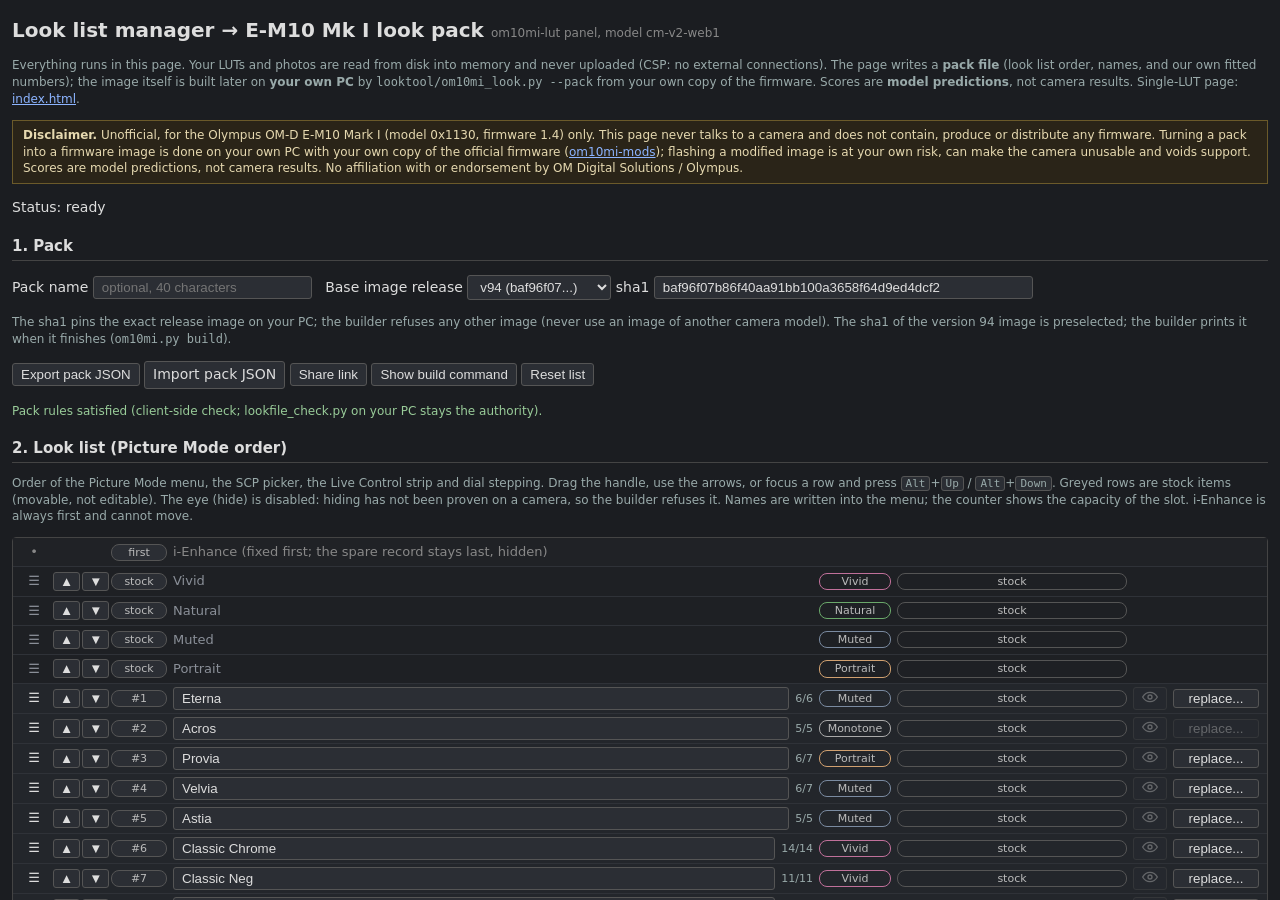
==== docs/lut/panel.html @ 84d4f363 "Release 94: RAW Data Edit bank rows fixed, colour wheel centred in the EVF, WB in Color Creator, SCP" ====
<!doctype html>
<html lang="en">
<head>
<meta charset="utf-8">
<meta http-equiv="Content-Security-Policy" content="default-src 'none'; img-src 'self' blob: data:; style-src 'self'; script-src 'self'; worker-src 'self'; connect-src 'self'; base-uri 'none'; form-action 'none'; object-src 'none'">
<title>Look list manager for the E-M10 Mark I look pack (om10mi-lut panel)</title>
<link rel="stylesheet" href="style.css">
<link rel="stylesheet" href="panel.css">
</head>
<body>
<h1>Look list manager &rarr; E-M10 Mk I look pack <small>om10mi-lut panel, model cm-v2-web1</small></h1>
<p class="note">Everything runs in this page. Your LUTs and photos are read from disk into memory and never uploaded (CSP: no external connections). The page writes a <b>pack file</b> (look list order, names, and our own fitted numbers); the image itself is built later on <b>your own PC</b> by <code>looktool/om10mi_look.py --pack</code> from your own copy of the firmware. Scores are <b>model predictions</b>, not camera results. Single-LUT page: <a href="index.html">index.html</a>.</p>
<p class="warn"><b>Disclaimer.</b> Unofficial, for the Olympus OM-D E-M10 Mark I (model 0x1130, firmware 1.4) only. This page never talks to a camera and does not contain, produce or distribute any firmware. Turning a pack into a firmware image is done on your own PC with your own copy of the official firmware (<a href="https://github.com/Meghnus/om10mi-mods">om10mi-mods</a>); flashing a modified image is at your own risk, can make the camera unusable and voids support. Scores are model predictions, not camera results. No affiliation with or endorsement by OM Digital Solutions / Olympus.</p>
<p>Status: <span id="status">loading...</span></p>

<section>
<h2>1. Pack</h2>
<p>Pack name <input id="pname" size="24" maxlength="40" placeholder="optional, 40 characters"> &nbsp;
Base image release <select id="rel"></select>
sha1 <input id="sha1" size="44" maxlength="40" spellcheck="false" placeholder="40 hex digits of the exact image the pack is for"></p>
<p class="note">The sha1 pins the exact release image on your PC; the builder refuses any other image (never use an image of another camera model). The sha1 of the version 94 image is preselected; the builder prints it when it finishes (<code>om10mi.py build</code>).</p>
<p><button id="export">Export pack JSON</button> <label class="btn">Import pack JSON <input type="file" id="import" accept=".json,application/json"></label>
<button id="share">Share link</button> <button id="cmd">Show build command</button> <button id="reset">Reset list</button></p>
<div id="problems" class="problems"></div>
<pre id="out" class="out" hidden></pre>
</section>

<section>
<h2>2. Look list (Picture Mode order)</h2>
<p class="note">Order of the Picture Mode menu, the SCP picker, the Live Control strip and dial stepping. Drag the handle, use the arrows, or focus a row and press <kbd>Alt</kbd>+<kbd>Up</kbd> / <kbd>Alt</kbd>+<kbd>Down</kbd>. Greyed rows are stock items (movable, not editable). The eye (hide) is disabled: hiding has not been proven on a camera, so the builder refuses it. Names are written into the menu; the counter shows the capacity of the slot. i-Enhance is always first and cannot move.</p>
<div id="list" class="list" role="list" aria-label="Look list"></div>
</section>

<section id="editor" hidden>
<h2>3. Look editor: <span id="ed_title"></span></h2>
<p class="note">Stage A path: import a LUT (<code>.cube</code> or Adobe <code>.xmp</code>); the page fits our camera model to it in the base mode of this slot. Recipe sliders (hue / saturation / tone curves by hand) are <b>not</b> part of this stage; use the LUT / XMP import.</p>
<p><input type="file" id="file" accept=".cube,.xmp"> or sample (CC0):
<button data-sample="teal_orange.cube">teal_orange</button>
<button data-sample="matte_fade.cube">matte_fade</button>
<button data-sample="vivid_pop.cube">vivid_pop</button>
&nbsp; Table applied in: <select id="space"><option value="display">display sRGB</option><option value="prophoto">ProPhoto (sRGB gamma)</option></select></p>
<p>Licence of your file: <select id="lic"><option>unknown</option><option>own work</option><option>CC0-1.0</option><option>CC BY 4.0</option><option>CC BY-SA 4.0</option><option>CC BY-NC-SA 4.0</option><option>all rights reserved</option></select>
Author / source (credit): <input id="lic_by" size="46" maxlength="80" placeholder="e.g. Pat David, Pavlov Dmitry, Michael Ezra (RawTherapee Film Simulation Collection)">
<span id="licnote" class="warn2"></span></p>
<p id="lutinfo" class="info"></p>
<p id="copyrow" hidden>Copy a look from another slot (same base mode): <select id="copysel"></select> <button id="copy">Copy into this slot</button></p>
<h3>Ranking (only <span id="ed_mode"></span> candidates can be used in this slot)</h3>
<p id="rankinfo" class="info"></p>
<table id="rank"><thead><tr><th>#</th><th>candidate</th><th>mode</th><th>dE00</th><th>% &lt; 5</th><th>dE after full fit</th></tr></thead><tbody></tbody></table>
<p><button id="fit">Fit selected candidate</button> <button id="cancel" disabled>Cancel</button>
<label><input type="checkbox" id="guard" checked> highlight-clip guard (blend the tone toward stock when a +0.5 EV probe clips more than stock + 1 pp)</label></p>
<div id="fitprogress" class="fitprogress"></div>
<p id="fitinfo" class="info"></p>
<h3>Before / after</h3>
<p class="note">Drag the divider or use the arrow keys on the picture. Left of the line: the LUT applied to the reference scenes. Right: our camera model with the fitted slot (before the fit: the stock mode of the candidate). Model prediction, not a camera result.</p>
<canvas id="cmp" class="cmp" width="576" height="288" tabindex="0" aria-label="before after divider"></canvas>
<p id="readout" class="info"></p>
<p>Menu name <input id="ed_name" size="20" maxlength="30"> <span id="ed_count" class="count"></span> &nbsp;
Icon <select id="ed_icon"><option value="roll">film roll (new icon, no text)</option><option value="keep">keep the old icon and label</option></select> &nbsp;
Note <input id="ed_notes" size="40" maxlength="200" placeholder="optional, 200 characters"></p>
<p><button id="accept">Accept into this slot</button> <button id="unlook">Remove look (back to stock)</button> <button id="close">Close editor</button> <span id="ed_msg" class="info"></span></p>
</section>

<section><h2>Log</h2><pre id="log"></pre></section>
<footer>
<h2>Licences and credits</h2>
<ul class="note">
<li>This page and its scripts: Apache-2.0 (LICENSE). The model numbers <code>model-cm-v2-web1.json</code> (our own measurements of the camera's output behaviour, fitted to camera JPEGs) and the look files and packs made from them: CC BY-NC-SA 4.0 (LICENSE-DATA), credit &ldquo;om10mi-mods, Meghnus, github.com/Meghnus/om10mi-mods&rdquo;. The model contains no firmware table or image; neither does a pack.</li>
<li>Built-in sample tables <code>teal_orange</code>, <code>matte_fade</code>, <code>vivid_pop</code>: made for this project, CC0 1.0.</li>
<li>Third-party tables you load stay in your browser (read from disk, never uploaded, no network use: connect-src is limited to this site). A pack records each table's name, sha256 and the licence/credit you enter; it never embeds the table. Tables under <b>CC BY / CC BY-SA</b> (for example Fuji film HaldCLUTs of the RawTherapee Film Simulation Collection, CC BY-SA 4.0, by Pat David, Pavlov Dmitry, Michael Ezra and others) need that credit wherever you share the pack, a share link or the numbers; CC BY-SA makes them ShareAlike. A share link holds the pack text in the URL fragment (never sent to a server by this page); whoever you give the link to receives those numbers and credits.</li>
<li>List manager and before/after divider ideas from the Caduceus Control Panel (cakelesscoder/caduceus-ep7), Apache-2.0. Only the idea is taken; this page shares no code or data with it.</li>
<li>Olympus, OM-D, E-M10 and Fujifilm film names are trademarks of their owners and appear only to describe compatibility or as names of colour looks.</li>
</ul>
<p class="note">Related projects: <a href="https://github.com/Meghnus/om10mi-mods">om10mi-mods</a> (the builder and the look slots) and <a href="https://github.com/Meghnus/oly-truepic-harness">oly-truepic-harness</a> (the firmware analysis harness). Many people asked for ports to other OM / Olympus cameras: use these tools.</p>
</footer>
<script type="module" src="panel.js"></script>
</body>
</html>
---- docs/lut/style.css ----
body { font: 14px/1.4 system-ui, sans-serif; margin: 16px auto; max-width: 1280px; padding: 0 12px; background: #1b1d21; color: #ddd; }
h1 { font-size: 20px; } h1 small { font-size: 12px; color: #888; font-weight: normal; }
h2 { font-size: 15px; margin: 18px 0 6px; border-bottom: 1px solid #444; padding-bottom: 3px; }
section { margin-bottom: 8px; }
.note { color: #9aa; font-size: 12px; } .info { color: #9c9; font-size: 12px; margin: 4px 0; }
button, select, input { background: #2b2e34; color: #ddd; border: 1px solid #555; padding: 3px 8px; border-radius: 3px; }
button { cursor: pointer; } button:hover { background: #3a3e46; }
table { border-collapse: collapse; font-size: 12px; } th, td { padding: 2px 10px; text-align: left; border-bottom: 1px solid #333; }
td:nth-child(n+4) { text-align: right; font-variant-numeric: tabular-nums; }
tbody tr { cursor: pointer; } tbody tr:hover { background: #2a2d33; } tr.sel { background: #35507a !important; }
.triple { display: flex; gap: 8px; flex-wrap: wrap; } figure { margin: 0; flex: 1 1 380px; } canvas { width: 100%; image-rendering: auto; background: #000; }
figcaption { font-size: 12px; color: #999; }
textarea { background: #15161a; color: #cde; width: 100%; font: 11px monospace; }
pre { background: #15161a; padding: 6px; max-height: 200px; overflow: auto; font-size: 11px; }
.fitprogress div { margin: 2px 0; font-size: 12px; } .fitprogress .fn { display: inline-block; min-width: 130px; } .fitprogress progress { width: 240px; vertical-align: middle; }

.warn { background: #2a2418; border: 1px solid #6b5a2a; padding: 6px 10px; font-size: 12px; color: #e6d9b0; } .warn2 { color: #e6b87a; font-size: 12px; }
footer { margin-top: 24px; } footer a, .warn a, .note a { color: #8cb4ff; }
---- docs/lut/panel.css ----
/* panel.css - look list manager (on top of style.css). No inline styles anywhere: the CSP is style-src 'self'. */
.list { border: 1px solid #444; border-radius: 4px; }
.row { display: grid; grid-template-columns: 26px 52px 56px minmax(200px, 1fr) 72px minmax(120px, 230px) 34px 86px; gap: 6px; align-items: center;
  padding: 3px 8px; border-bottom: 1px solid #2f3238; font-size: 13px; position: relative; }
.row:last-child { border-bottom: 0; }
.row.fixed { background: #202226; color: #888; }
.row.stock { color: #8a8f98; background: #1e2024; }
.row.look { background: #23262b; }
.row.hid { opacity: .55; } .row.hid .nm { text-decoration: line-through; }
.row.drag { opacity: .45; background: #35507a; }
.row.drop-before::before, .row.drop-after::after { content: ""; position: absolute; left: 0; right: 0; height: 3px; background: #8cb4ff; z-index: 2; }
.row.drop-before::before { top: -2px; } .row.drop-after::after { bottom: -2px; }
.row:focus { outline: 2px solid #8cb4ff; outline-offset: -2px; }
.row.bad { box-shadow: inset 3px 0 0 #e66; }
.handle { cursor: grab; touch-action: none; user-select: none; padding: 2px 0; text-align: center; }
.handle:active { cursor: grabbing; }
.ud { display: flex; gap: 2px; } .ud button, .eye, .rep { padding: 1px 6px; }
.badge { display: inline-block; font-size: 11px; padding: 0 6px; border-radius: 8px; border: 1px solid #555; color: #bbb; text-align: center; white-space: nowrap; overflow: hidden; text-overflow: ellipsis; max-width: 100%; box-sizing: border-box; }
.badge.slot { background: #2b2e34; } .badge.Muted { border-color: #7a8aa0; } .badge.Vivid { border-color: #c0709a; } .badge.Natural { border-color: #6aa86a; }
.badge.Portrait { border-color: #d0a070; } .badge.Monotone { border-color: #aaa; }
.badge.src-look { border-color: #6aa86a; color: #bde0bd; } .badge.src-ren { border-color: #d0a070; color: #e6d0b0; }
.nmwrap { display: flex; align-items: center; gap: 6px; min-width: 0; } .nmwrap input { width: 100%; min-width: 0; box-sizing: border-box; }
.nm { overflow: hidden; text-overflow: ellipsis; white-space: nowrap; }
.count { font-size: 11px; color: #9aa; font-variant-numeric: tabular-nums; white-space: nowrap; } .count.over { color: #f77; font-weight: bold; }
.eye.off { color: #e66; } .eye:disabled, .rep:disabled { opacity: .35; cursor: default; }
.problems { font-size: 12px; } .problems .e { color: #f88; } .problems .w { color: #e6b87a; } .problems .ok { color: #9c9; }
.out { white-space: pre-wrap; word-break: break-all; max-height: 160px; user-select: all; }
.cmp { width: 100%; max-width: 900px; display: block; cursor: ew-resize; touch-action: none; }
.cmp:focus { outline: 2px solid #8cb4ff; }
#rank tr.off { opacity: .35; cursor: default; } #rank tr.off:hover { background: transparent; }
label.btn { display: inline-block; background: #2b2e34; border: 1px solid #555; padding: 3px 8px; border-radius: 3px; cursor: pointer; }
label.btn input { display: none; }
kbd { background: #2b2e34; border: 1px solid #555; border-radius: 3px; padding: 0 4px; font-size: 11px; }
@media (max-width: 900px) { .row { grid-template-columns: 22px 50px 50px 1fr 34px 80px; } .row .base, .row .src { display: none; } }
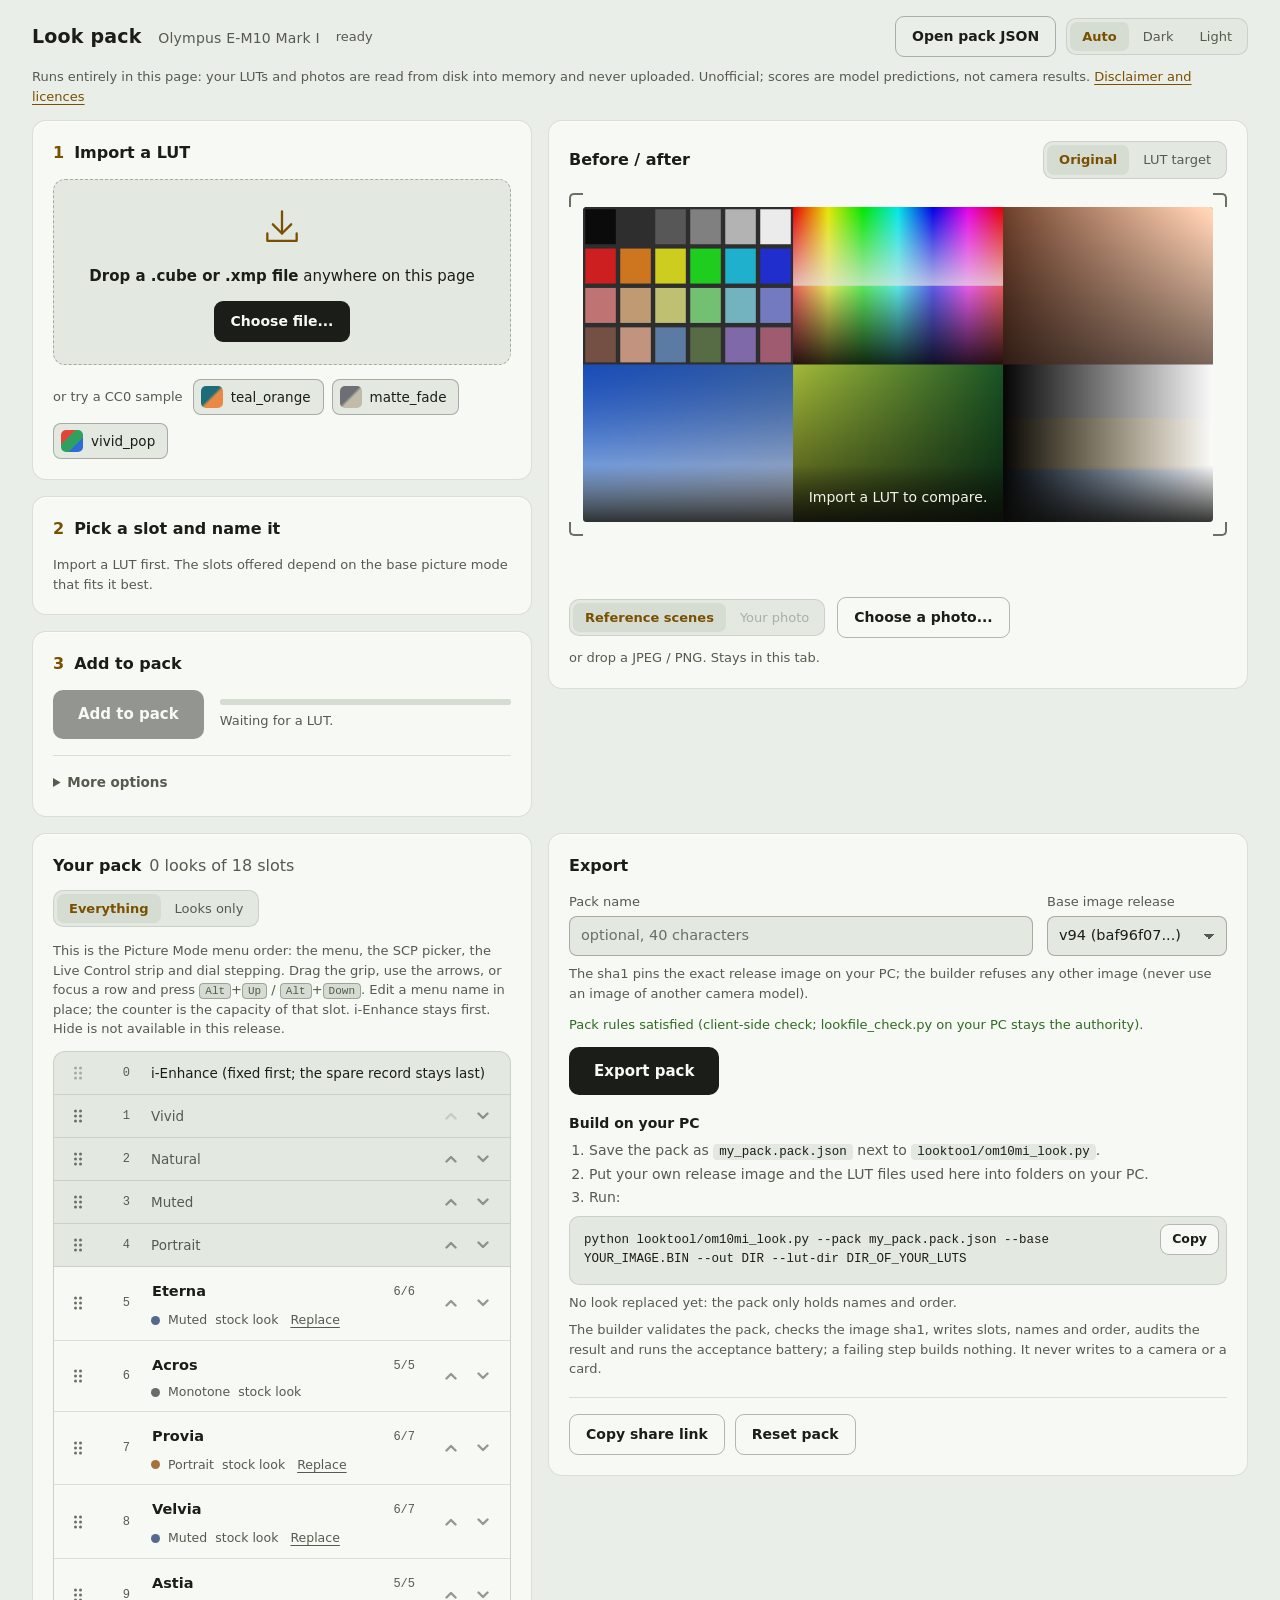
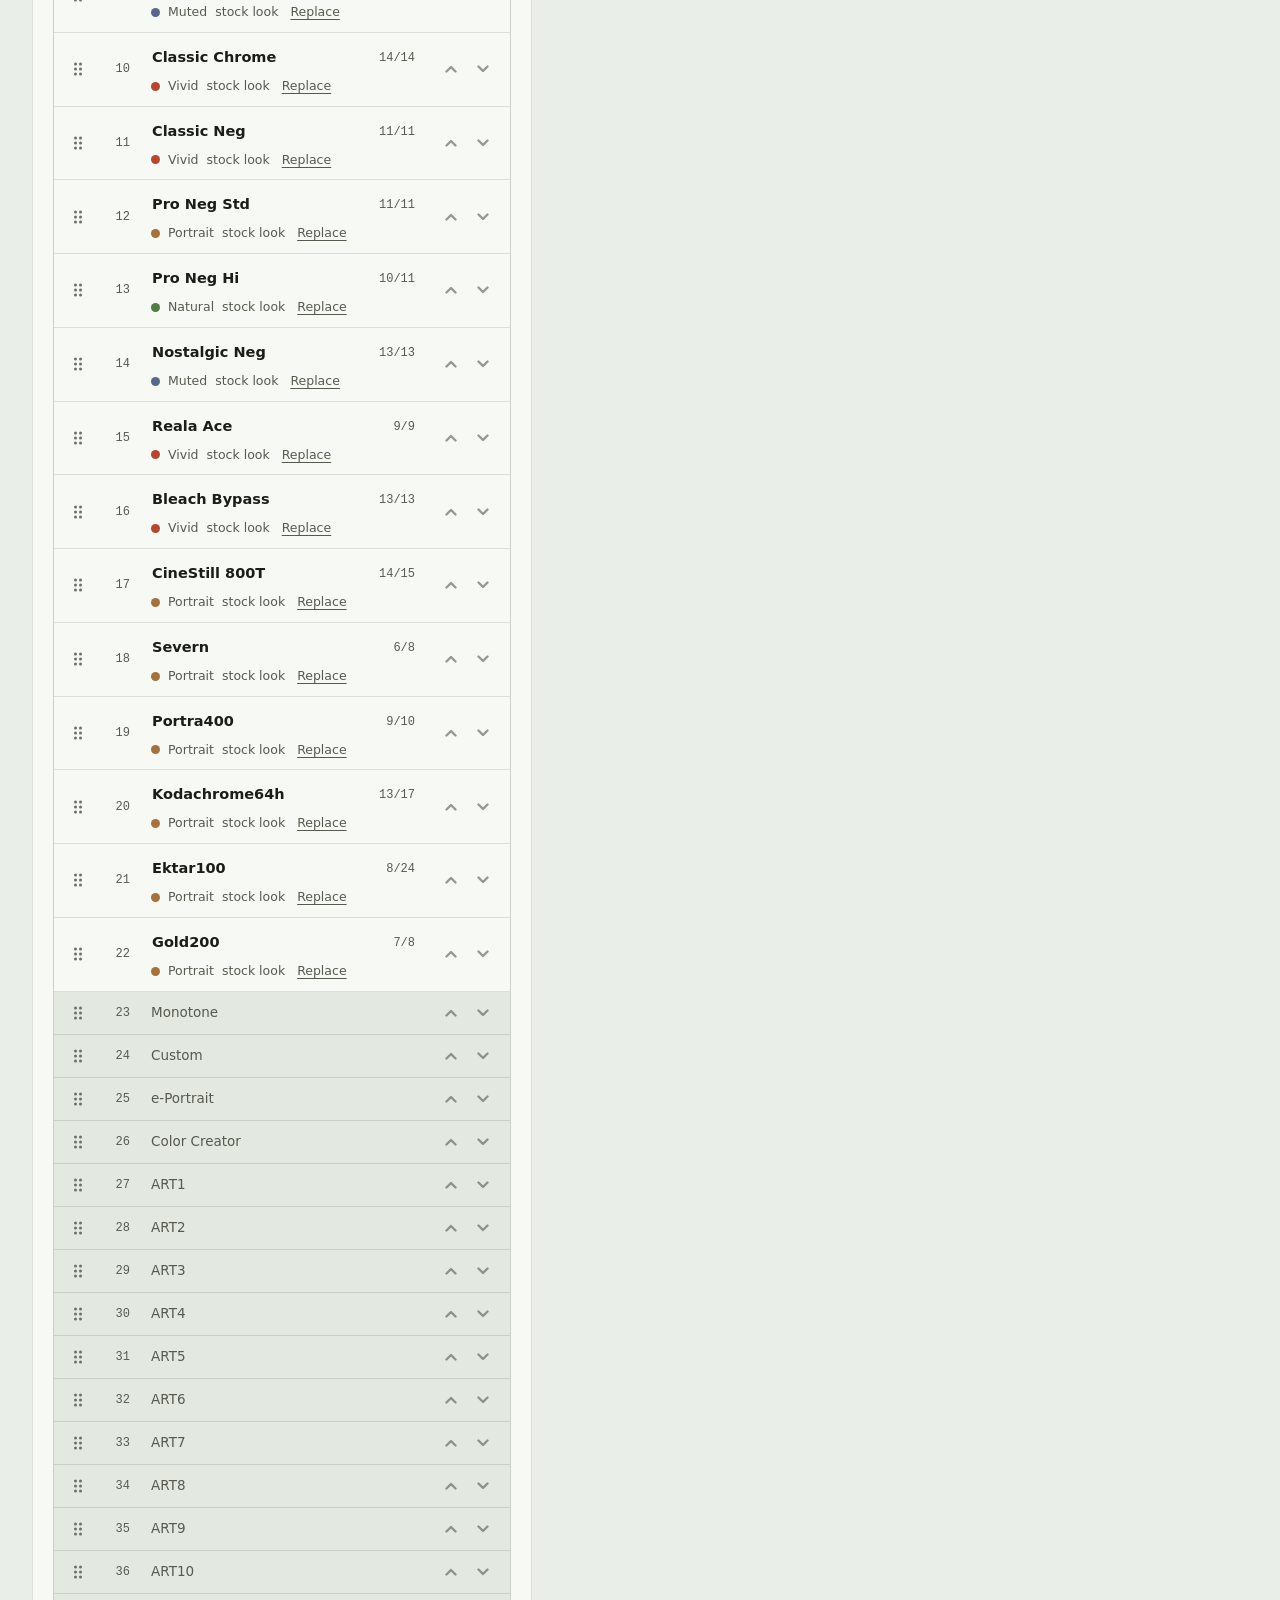
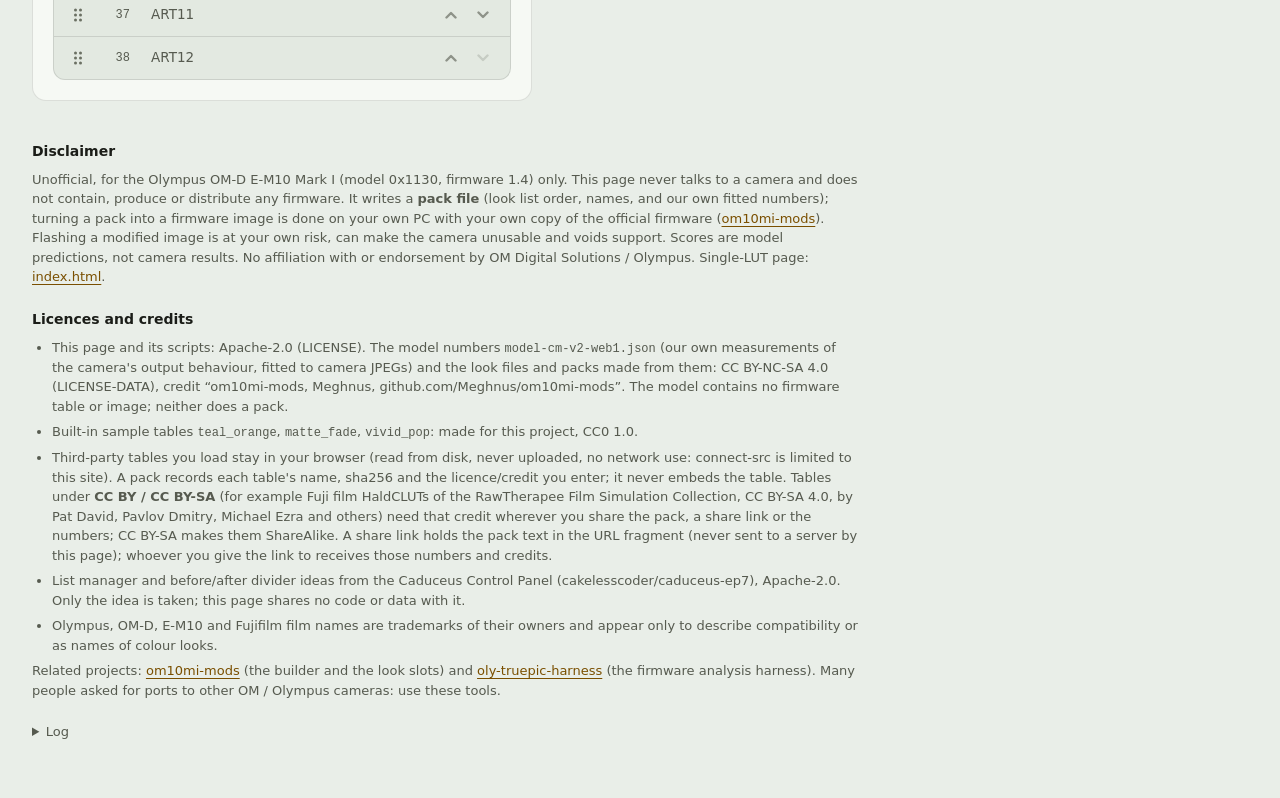
==== commit b367afe2: "Look pack panel: modern layout, LUT import first (.cube/.xmp drop), sortable pack list, before/after" ====
--- a/docs/lut/panel.html
+++ b/docs/lut/panel.html
@@ -2,76 +2,216 @@
 <html lang="en">
 <head>
 <meta charset="utf-8">
+<meta name="viewport" content="width=device-width, initial-scale=1">
+<meta name="color-scheme" content="dark light">
 <meta http-equiv="Content-Security-Policy" content="default-src 'none'; img-src 'self' blob: data:; style-src 'self'; script-src 'self'; worker-src 'self'; connect-src 'self'; base-uri 'none'; form-action 'none'; object-src 'none'">
-<title>Look list manager for the E-M10 Mark I look pack (om10mi-lut panel)</title>
-<link rel="stylesheet" href="style.css">
+<title>Look pack builder for the E-M10 Mark I (om10mi-lut panel)</title>
 <link rel="stylesheet" href="panel.css">
 </head>
 <body>
-<h1>Look list manager &rarr; E-M10 Mk I look pack <small>om10mi-lut panel, model cm-v2-web1</small></h1>
-<p class="note">Everything runs in this page. Your LUTs and photos are read from disk into memory and never uploaded (CSP: no external connections). The page writes a <b>pack file</b> (look list order, names, and our own fitted numbers); the image itself is built later on <b>your own PC</b> by <code>looktool/om10mi_look.py --pack</code> from your own copy of the firmware. Scores are <b>model predictions</b>, not camera results. Single-LUT page: <a href="index.html">index.html</a>.</p>
-<p class="warn"><b>Disclaimer.</b> Unofficial, for the Olympus OM-D E-M10 Mark I (model 0x1130, firmware 1.4) only. This page never talks to a camera and does not contain, produce or distribute any firmware. Turning a pack into a firmware image is done on your own PC with your own copy of the official firmware (<a href="https://github.com/Meghnus/om10mi-mods">om10mi-mods</a>); flashing a modified image is at your own risk, can make the camera unusable and voids support. Scores are model predictions, not camera results. No affiliation with or endorsement by OM Digital Solutions / Olympus.</p>
-<p>Status: <span id="status">loading...</span></p>
-
-<section>
-<h2>1. Pack</h2>
-<p>Pack name <input id="pname" size="24" maxlength="40" placeholder="optional, 40 characters"> &nbsp;
-Base image release <select id="rel"></select>
-sha1 <input id="sha1" size="44" maxlength="40" spellcheck="false" placeholder="40 hex digits of the exact image the pack is for"></p>
-<p class="note">The sha1 pins the exact release image on your PC; the builder refuses any other image (never use an image of another camera model). The sha1 of the version 94 image is preselected; the builder prints it when it finishes (<code>om10mi.py build</code>).</p>
-<p><button id="export">Export pack JSON</button> <label class="btn">Import pack JSON <input type="file" id="import" accept=".json,application/json"></label>
-<button id="share">Share link</button> <button id="cmd">Show build command</button> <button id="reset">Reset list</button></p>
-<div id="problems" class="problems"></div>
-<pre id="out" class="out" hidden></pre>
-</section>
-
-<section>
-<h2>2. Look list (Picture Mode order)</h2>
-<p class="note">Order of the Picture Mode menu, the SCP picker, the Live Control strip and dial stepping. Drag the handle, use the arrows, or focus a row and press <kbd>Alt</kbd>+<kbd>Up</kbd> / <kbd>Alt</kbd>+<kbd>Down</kbd>. Greyed rows are stock items (movable, not editable). The eye (hide) is disabled: hiding has not been proven on a camera, so the builder refuses it. Names are written into the menu; the counter shows the capacity of the slot. i-Enhance is always first and cannot move.</p>
-<div id="list" class="list" role="list" aria-label="Look list"></div>
-</section>
-
-<section id="editor" hidden>
-<h2>3. Look editor: <span id="ed_title"></span></h2>
-<p class="note">Stage A path: import a LUT (<code>.cube</code> or Adobe <code>.xmp</code>); the page fits our camera model to it in the base mode of this slot. Recipe sliders (hue / saturation / tone curves by hand) are <b>not</b> part of this stage; use the LUT / XMP import.</p>
-<p><input type="file" id="file" accept=".cube,.xmp"> or sample (CC0):
-<button data-sample="teal_orange.cube">teal_orange</button>
-<button data-sample="matte_fade.cube">matte_fade</button>
-<button data-sample="vivid_pop.cube">vivid_pop</button>
-&nbsp; Table applied in: <select id="space"><option value="display">display sRGB</option><option value="prophoto">ProPhoto (sRGB gamma)</option></select></p>
-<p>Licence of your file: <select id="lic"><option>unknown</option><option>own work</option><option>CC0-1.0</option><option>CC BY 4.0</option><option>CC BY-SA 4.0</option><option>CC BY-NC-SA 4.0</option><option>all rights reserved</option></select>
-Author / source (credit): <input id="lic_by" size="46" maxlength="80" placeholder="e.g. Pat David, Pavlov Dmitry, Michael Ezra (RawTherapee Film Simulation Collection)">
-<span id="licnote" class="warn2"></span></p>
-<p id="lutinfo" class="info"></p>
-<p id="copyrow" hidden>Copy a look from another slot (same base mode): <select id="copysel"></select> <button id="copy">Copy into this slot</button></p>
-<h3>Ranking (only <span id="ed_mode"></span> candidates can be used in this slot)</h3>
-<p id="rankinfo" class="info"></p>
-<table id="rank"><thead><tr><th>#</th><th>candidate</th><th>mode</th><th>dE00</th><th>% &lt; 5</th><th>dE after full fit</th></tr></thead><tbody></tbody></table>
-<p><button id="fit">Fit selected candidate</button> <button id="cancel" disabled>Cancel</button>
-<label><input type="checkbox" id="guard" checked> highlight-clip guard (blend the tone toward stock when a +0.5 EV probe clips more than stock + 1 pp)</label></p>
-<div id="fitprogress" class="fitprogress"></div>
-<p id="fitinfo" class="info"></p>
-<h3>Before / after</h3>
-<p class="note">Drag the divider or use the arrow keys on the picture. Left of the line: the LUT applied to the reference scenes. Right: our camera model with the fitted slot (before the fit: the stock mode of the candidate). Model prediction, not a camera result.</p>
-<canvas id="cmp" class="cmp" width="576" height="288" tabindex="0" aria-label="before after divider"></canvas>
-<p id="readout" class="info"></p>
-<p>Menu name <input id="ed_name" size="20" maxlength="30"> <span id="ed_count" class="count"></span> &nbsp;
-Icon <select id="ed_icon"><option value="roll">film roll (new icon, no text)</option><option value="keep">keep the old icon and label</option></select> &nbsp;
-Note <input id="ed_notes" size="40" maxlength="200" placeholder="optional, 200 characters"></p>
-<p><button id="accept">Accept into this slot</button> <button id="unlook">Remove look (back to stock)</button> <button id="close">Close editor</button> <span id="ed_msg" class="info"></span></p>
-</section>
-
-<section><h2>Log</h2><pre id="log"></pre></section>
-<footer>
-<h2>Licences and credits</h2>
-<ul class="note">
-<li>This page and its scripts: Apache-2.0 (LICENSE). The model numbers <code>model-cm-v2-web1.json</code> (our own measurements of the camera's output behaviour, fitted to camera JPEGs) and the look files and packs made from them: CC BY-NC-SA 4.0 (LICENSE-DATA), credit &ldquo;om10mi-mods, Meghnus, github.com/Meghnus/om10mi-mods&rdquo;. The model contains no firmware table or image; neither does a pack.</li>
-<li>Built-in sample tables <code>teal_orange</code>, <code>matte_fade</code>, <code>vivid_pop</code>: made for this project, CC0 1.0.</li>
-<li>Third-party tables you load stay in your browser (read from disk, never uploaded, no network use: connect-src is limited to this site). A pack records each table's name, sha256 and the licence/credit you enter; it never embeds the table. Tables under <b>CC BY / CC BY-SA</b> (for example Fuji film HaldCLUTs of the RawTherapee Film Simulation Collection, CC BY-SA 4.0, by Pat David, Pavlov Dmitry, Michael Ezra and others) need that credit wherever you share the pack, a share link or the numbers; CC BY-SA makes them ShareAlike. A share link holds the pack text in the URL fragment (never sent to a server by this page); whoever you give the link to receives those numbers and credits.</li>
-<li>List manager and before/after divider ideas from the Caduceus Control Panel (cakelesscoder/caduceus-ep7), Apache-2.0. Only the idea is taken; this page shares no code or data with it.</li>
-<li>Olympus, OM-D, E-M10 and Fujifilm film names are trademarks of their owners and appear only to describe compatibility or as names of colour looks.</li>
-</ul>
-<p class="note">Related projects: <a href="https://github.com/Meghnus/om10mi-mods">om10mi-mods</a> (the builder and the look slots) and <a href="https://github.com/Meghnus/oly-truepic-harness">oly-truepic-harness</a> (the firmware analysis harness). Many people asked for ports to other OM / Olympus cameras: use these tools.</p>
+<a class="skip" href="#bench">Skip to the workbench</a>
+
+<header class="top">
+  <h1 class="brand">Look pack <span>Olympus E-M10 Mark I</span></h1>
+  <p id="status" class="status" role="status">loading...</p>
+  <div class="top-actions">
+    <button type="button" id="open_pack" class="btn quiet">Open pack JSON</button>
+    <input type="file" id="import" accept=".json,application/json" hidden>
+    <div class="seg" role="group" aria-label="Theme">
+      <button type="button" data-theme-set="auto" aria-pressed="true">Auto</button>
+      <button type="button" data-theme-set="dark" aria-pressed="false">Dark</button>
+      <button type="button" data-theme-set="light" aria-pressed="false">Light</button>
+    </div>
+  </div>
+</header>
+
+<p class="notice">Runs entirely in this page: your LUTs and photos are read from disk into memory and never uploaded. Unofficial; scores are model predictions, not camera results. <a href="#legal">Disclaimer and licences</a></p>
+
+<main id="bench" class="bench">
+
+  <section class="card s-import" aria-labelledby="h-import">
+    <h2 id="h-import"><span class="n">1</span>Import a LUT</h2>
+    <div id="drop" class="drop">
+      <svg class="drop-mark" viewBox="0 0 48 48" width="44" height="44" aria-hidden="true"><path d="M8 30v8h32v-8" /><path d="M24 6v24" /><path d="M14 20l10 10 10-10" /></svg>
+      <p class="drop-t"><b>Drop a .cube or .xmp file</b> anywhere on this page</p>
+      <p><button type="button" id="choose" class="btn primary">Choose file...</button></p>
+      <input type="file" id="file" accept=".cube,.xmp" hidden>
+    </div>
+    <div class="samples" role="group" aria-label="CC0 sample LUTs">
+      <span class="samples-t">or try a CC0 sample</span>
+      <button type="button" class="chip" data-sample="teal_orange.cube"><i class="sw sw-teal" aria-hidden="true"></i>teal_orange</button>
+      <button type="button" class="chip" data-sample="matte_fade.cube"><i class="sw sw-matte" aria-hidden="true"></i>matte_fade</button>
+      <button type="button" class="chip" data-sample="vivid_pop.cube"><i class="sw sw-vivid" aria-hidden="true"></i>vivid_pop</button>
+    </div>
+    <div id="loaded" class="loaded" hidden>
+      <p class="loaded-t"><b id="lut_name"></b> <span id="lut_info" class="muted"></span></p>
+      <div id="lic_row" class="lic" hidden>
+        <label class="fld">Licence of this file
+          <select id="lic"><option>unknown</option><option>own work</option><option>CC0-1.0</option><option>CC BY 4.0</option><option>CC BY-SA 4.0</option><option>CC BY-NC-SA 4.0</option><option>all rights reserved</option></select></label>
+        <label class="fld grow">Author / source (credit)
+          <input id="lic_by" maxlength="80" autocomplete="off" placeholder="e.g. Pat David, Pavlov Dmitry, Michael Ezra"></label>
+        <p id="licnote" class="hint warn-t"></p>
+      </div>
+    </div>
+    <p id="import_msg" class="hint err-t" role="alert"></p>
+  </section>
+
+  <section class="card s-stage" aria-labelledby="h-stage">
+    <div class="card-head">
+      <h2 id="h-stage">Before / after</h2>
+      <div class="seg" role="group" aria-label="Left side of the divider">
+        <button type="button" data-left="orig" aria-pressed="true">Original</button>
+        <button type="button" data-left="lut" aria-pressed="false">LUT target</button>
+      </div>
+    </div>
+    <div class="gate"><i></i><i></i><i></i><i></i>
+    <div id="stage" class="stage" role="slider" tabindex="0" aria-label="Before and after divider" aria-orientation="horizontal" aria-valuemin="0" aria-valuemax="100" aria-valuenow="50">
+      <canvas id="cv_left" class="layer" aria-hidden="true"></canvas>
+      <canvas id="cv_right" class="layer after" aria-hidden="true"></canvas>
+      <span class="tag tag-l" id="tag_l">Original</span>
+      <span class="tag tag-r" id="tag_r">Camera model</span>
+      <span class="grip" aria-hidden="true"></span>
+      <p id="stage_empty" class="stage-empty">Import a LUT to compare.</p>
+    </div>
+    </div>
+    <p id="readout" class="readout" aria-live="polite"></p>
+    <div class="photo-row">
+      <div class="seg" role="group" aria-label="Preview picture">
+        <button type="button" data-photo="scenes" aria-pressed="true">Reference scenes</button>
+        <button type="button" data-photo="own" aria-pressed="false" disabled>Your photo</button>
+      </div>
+      <button type="button" id="choose_photo" class="btn quiet">Choose a photo...</button>
+      <input type="file" id="photo" accept="image/*" hidden>
+      <span class="hint">or drop a JPEG / PNG. Stays in this tab.</span>
+    </div>
+  </section>
+
+  <section class="card s-place" aria-labelledby="h-place">
+    <h2 id="h-place"><span class="n">2</span>Pick a slot and name it</h2>
+    <p id="place_idle" class="hint">Import a LUT first. The slots offered depend on the base picture mode that fits it best.</p>
+    <div id="place" hidden>
+      <fieldset class="group">
+        <legend>Base mode <span class="muted">(lower dE is a closer match)</span></legend>
+        <div id="modes" class="opts" role="radiogroup" aria-label="Base picture mode"></div>
+      </fieldset>
+      <fieldset class="group">
+        <legend>Slot <span id="slot_hint" class="muted"></span></legend>
+        <div id="slots" class="opts slots" role="radiogroup" aria-label="Look slot"></div>
+      </fieldset>
+      <div class="fields">
+        <div class="fld grow"><label for="ed_name">Menu name</label>
+          <div class="namebox">
+            <input id="ed_name" maxlength="40" spellcheck="false" autocomplete="off" aria-describedby="ed_count">
+            <span id="ed_count" class="count" aria-live="polite"></span>
+          </div></div>
+        <div class="fld grow"><label for="anchor">Place in the menu</label>
+          <select id="anchor"></select></div>
+      </div>
+    </div>
+  </section>
+
+  <section class="card s-add" aria-labelledby="h-add">
+    <h2 id="h-add"><span class="n">3</span>Add to pack</h2>
+    <div class="addrow">
+      <button type="button" id="accept" class="btn primary big" disabled>Add to pack</button>
+      <div class="fitbox">
+        <progress id="fitbar" max="1" value="0" aria-label="Fit progress"></progress>
+        <span id="fitinfo" class="hint">Waiting for a LUT.</span>
+        <span id="fit_sr" class="vh" role="status"></span>
+      </div>
+    </div>
+    <p id="ed_msg" class="ok-t" role="status"></p>
+    <details class="adv">
+      <summary>More options</summary>
+      <div class="adv-body">
+        <div class="fields">
+          <label class="fld">Table applied in
+            <select id="space"><option value="display">display sRGB</option><option value="prophoto">ProPhoto (sRGB gamma)</option></select></label>
+          <label class="fld">Icon
+            <select id="ed_icon"><option value="roll">film roll (new icon, no text)</option><option value="keep">keep the old icon and label</option></select></label>
+          <label class="fld grow">Note
+            <input id="ed_notes" maxlength="200" autocomplete="off" placeholder="optional, 200 characters"></label>
+        </div>
+        <label class="check"><input type="checkbox" id="guard" checked> Highlight-clip guard (blends the tone toward stock when a +0.5 EV probe clips more than stock + 1 pp)</label>
+        <p id="rankinfo" class="hint"></p>
+        <div class="tablewrap">
+          <table id="rank"><caption class="vh">Base candidates ranked by dE00</caption><thead><tr><th>#</th><th>candidate</th><th>mode</th><th>dE00</th><th>% &lt; 5</th><th>dE after fit</th></tr></thead><tbody></tbody></table>
+        </div>
+        <p class="hint">Click a row of the slot's base mode to fit that candidate instead of the best one.</p>
+        <div id="copyrow" class="fields" hidden>
+          <label class="fld grow">Reuse a look already in the pack
+            <select id="copysel"></select></label>
+          <button type="button" id="copy" class="btn quiet">Copy into the chosen slot</button>
+        </div>
+        <p class="hint">Recipe sliders (hue, saturation, tone curves by hand) are not part of this stage: use a LUT or XMP import.</p>
+      </div>
+    </details>
+  </section>
+</main>
+
+<div class="pack-area">
+  <section class="card s-list" aria-labelledby="h-list">
+    <div class="card-head">
+      <h2 id="h-list">Your pack <span id="pack_count" class="muted"></span></h2>
+      <div class="seg" role="group" aria-label="Rows shown">
+        <button type="button" data-rows="all" aria-pressed="true">Everything</button>
+        <button type="button" data-rows="looks" aria-pressed="false">Looks only</button>
+      </div>
+    </div>
+    <p class="hint">This is the Picture Mode menu order: the menu, the SCP picker, the Live Control strip and dial stepping. Drag the grip, use the arrows, or focus a row and press <kbd>Alt</kbd>+<kbd>Up</kbd> / <kbd>Alt</kbd>+<kbd>Down</kbd>. Edit a menu name in place; the counter is the capacity of that slot. i-Enhance stays first. Hide is not available in this release.</p>
+    <ol id="list" class="list" aria-label="Look list"></ol>
+  </section>
+
+  <section class="card s-export" aria-labelledby="h-export">
+    <h2 id="h-export">Export</h2>
+    <div class="fields">
+      <label class="fld grow">Pack name
+        <input id="pname" maxlength="40" autocomplete="off" placeholder="optional, 40 characters"></label>
+      <label class="fld">Base image release
+        <select id="rel"></select></label>
+      <label id="sha_row" class="fld grow" hidden>sha1 of your release image
+        <input id="sha1" class="mono" maxlength="40" spellcheck="false" autocomplete="off" placeholder="40 hex digits"></label>
+    </div>
+    <p class="hint">The sha1 pins the exact release image on your PC; the builder refuses any other image (never use an image of another camera model).</p>
+    <div id="problems" class="problems" aria-live="polite"></div>
+    <p><button type="button" id="export" class="btn primary big">Export pack</button></p>
+    <h3>Build on your PC</h3>
+    <ol class="steps">
+      <li>Save the pack as <code id="pack_file" class="mono"></code> next to <code class="mono">looktool/om10mi_look.py</code>.</li>
+      <li>Put your own release image and the LUT files used here into folders on your PC.</li>
+      <li>Run:</li>
+    </ol>
+    <div class="cmd">
+      <pre id="cmd" class="mono" tabindex="0" aria-label="Build command"></pre>
+      <button type="button" id="copy_cmd" class="btn quiet">Copy</button>
+    </div>
+    <p id="cmd_files" class="hint"></p>
+    <p class="hint">The builder validates the pack, checks the image sha1, writes slots, names and order, audits the result and runs the acceptance battery; a failing step builds nothing. It never writes to a camera or a card.</p>
+    <div class="second">
+      <button type="button" id="share" class="btn quiet">Copy share link</button>
+      <button type="button" id="reset" class="btn quiet danger">Reset pack</button>
+    </div>
+    <pre id="out" class="out" hidden></pre>
+  </section>
+</div>
+
+<div id="overlay" class="overlay" aria-hidden="true">
+  <div class="overlay-in"><b>Drop to load</b><span>.cube / .xmp LUT, .json pack, or a photo for the preview</span></div>
+</div>
+
+<footer id="legal" class="legal">
+  <h2>Disclaimer</h2>
+  <p>Unofficial, for the Olympus OM-D E-M10 Mark I (model 0x1130, firmware 1.4) only. This page never talks to a camera and does not contain, produce or distribute any firmware. It writes a <b>pack file</b> (look list order, names, and our own fitted numbers); turning a pack into a firmware image is done on your own PC with your own copy of the official firmware (<a href="https://github.com/Meghnus/om10mi-mods">om10mi-mods</a>). Flashing a modified image is at your own risk, can make the camera unusable and voids support. Scores are model predictions, not camera results. No affiliation with or endorsement by OM Digital Solutions / Olympus. Single-LUT page: <a href="index.html">index.html</a>.</p>
+  <h2>Licences and credits</h2>
+  <ul>
+    <li>This page and its scripts: Apache-2.0 (LICENSE). The model numbers <code>model-cm-v2-web1.json</code> (our own measurements of the camera's output behaviour, fitted to camera JPEGs) and the look files and packs made from them: CC BY-NC-SA 4.0 (LICENSE-DATA), credit &ldquo;om10mi-mods, Meghnus, github.com/Meghnus/om10mi-mods&rdquo;. The model contains no firmware table or image; neither does a pack.</li>
+    <li>Built-in sample tables <code>teal_orange</code>, <code>matte_fade</code>, <code>vivid_pop</code>: made for this project, CC0 1.0.</li>
+    <li>Third-party tables you load stay in your browser (read from disk, never uploaded, no network use: connect-src is limited to this site). A pack records each table's name, sha256 and the licence/credit you enter; it never embeds the table. Tables under <b>CC BY / CC BY-SA</b> (for example Fuji film HaldCLUTs of the RawTherapee Film Simulation Collection, CC BY-SA 4.0, by Pat David, Pavlov Dmitry, Michael Ezra and others) need that credit wherever you share the pack, a share link or the numbers; CC BY-SA makes them ShareAlike. A share link holds the pack text in the URL fragment (never sent to a server by this page); whoever you give the link to receives those numbers and credits.</li>
+    <li>List manager and before/after divider ideas from the Caduceus Control Panel (cakelesscoder/caduceus-ep7), Apache-2.0. Only the idea is taken; this page shares no code or data with it.</li>
+    <li>Olympus, OM-D, E-M10 and Fujifilm film names are trademarks of their owners and appear only to describe compatibility or as names of colour looks.</li>
+  </ul>
+  <p>Related projects: <a href="https://github.com/Meghnus/om10mi-mods">om10mi-mods</a> (the builder and the look slots) and <a href="https://github.com/Meghnus/oly-truepic-harness">oly-truepic-harness</a> (the firmware analysis harness). Many people asked for ports to other OM / Olympus cameras: use these tools.</p>
+  <details class="logbox"><summary>Log</summary><pre id="log"></pre></details>
 </footer>
 <script type="module" src="panel.js"></script>
 </body>
--- a/docs/lut/panel.css
+++ b/docs/lut/panel.css
@@ -1,34 +1,322 @@
-/* panel.css - look list manager (on top of style.css). No inline styles anywhere: the CSP is style-src 'self'. */
-.list { border: 1px solid #444; border-radius: 4px; }
-.row { display: grid; grid-template-columns: 26px 52px 56px minmax(200px, 1fr) 72px minmax(120px, 230px) 34px 86px; gap: 6px; align-items: center;
-  padding: 3px 8px; border-bottom: 1px solid #2f3238; font-size: 13px; position: relative; }
+/* panel.css - look pack builder. Self-contained (no style.css, no fonts, no CDN). No inline styles anywhere: the CSP is style-src 'self';
+   script-driven values go through custom properties set with CSSOM (--d on the divider, --ar on the preview frame).
+   World: a darkroom bench. Warm black surfaces, ochre safelight as the one tonal accent, film-gate corners on the preview. */
+
+:root {
+  color-scheme: dark;
+  --bg: #14130f; --s1: #1c1a15; --s2: #25231c; --s3: #302d24;
+  --edge: rgba(239, 235, 224, .09); --edge2: rgba(239, 235, 224, .2);
+  --text: #efebe0; --muted: #aaa493; --faint: #8c8774;
+  --accent: #e2b35e; --accent-bg: rgba(226, 179, 94, .14);
+  --btn: #efebe0; --btn-ink: #16140e; --btn-hover: #ffffff;
+  --ok: #a3cb94; --err: #ff9d8a; --warn: #e2b35e;
+  --lip: rgba(255, 255, 255, .045);
+  --m-Vivid: #d9694f; --m-Natural: #86b17b; --m-Muted: #8da0bd; --m-Portrait: #d9a273; --m-Monotone: #b3b3b3;
+  --ease: cubic-bezier(.23, 1, .32, 1);
+  --cols: minmax(380px, 5fr) minmax(0, 7fr);
+}
+:root[data-theme="light"] {
+  color-scheme: light;
+  --bg: #e9eee8; --s1: #f6f9f4; --s2: #e3e9e1; --s3: #d5ddd2;
+  --edge: rgba(27, 29, 24, .12); --edge2: rgba(27, 29, 24, .3);
+  --text: #1b1d18; --muted: #565a4f; --faint: #6b7063;
+  --accent: #7a4f00; --accent-bg: rgba(122, 79, 0, .1);
+  --btn: #1b1d18; --btn-ink: #f6f9f4; --btn-hover: #000;
+  --ok: #2f6a22; --err: #a52a14; --warn: #7a4f00;
+  --lip: rgba(255, 255, 255, .7);
+  --m-Vivid: #b8452c; --m-Natural: #4f7d44; --m-Muted: #54698c; --m-Portrait: #a8703a; --m-Monotone: #6b6b6b;
+}
+@media (prefers-color-scheme: light) {
+  :root:not([data-theme]), :root[data-theme="auto"] {
+    color-scheme: light;
+    --bg: #e9eee8; --s1: #f6f9f4; --s2: #e3e9e1; --s3: #d5ddd2;
+    --edge: rgba(27, 29, 24, .12); --edge2: rgba(27, 29, 24, .3);
+    --text: #1b1d18; --muted: #565a4f; --faint: #6b7063;
+    --accent: #7a4f00; --accent-bg: rgba(122, 79, 0, .1);
+    --btn: #1b1d18; --btn-ink: #f6f9f4; --btn-hover: #000;
+    --ok: #2f6a22; --err: #a52a14; --warn: #7a4f00;
+    --lip: rgba(255, 255, 255, .7);
+    --m-Vivid: #b8452c; --m-Natural: #4f7d44; --m-Muted: #54698c; --m-Portrait: #a8703a; --m-Monotone: #6b6b6b;
+  }
+}
+
+* { box-sizing: border-box; }
+[hidden] { display: none !important; }
+html { -webkit-text-size-adjust: 100%; }
+body { margin: 0; background: var(--bg); color: var(--text); font: 15px/1.5 system-ui, -apple-system, "Segoe UI", Roboto, "Helvetica Neue", sans-serif; }
+h1, h2, h3, p, ol, ul, fieldset { margin: 0; padding: 0; }
+a { color: var(--accent); text-underline-offset: 3px; }
+code, kbd, pre, .mono { font-family: ui-monospace, "Cascadia Mono", "SF Mono", Consolas, "Liberation Mono", monospace; }
+
+.vh { position: absolute; width: 1px; height: 1px; overflow: hidden; clip: rect(0 0 0 0); white-space: nowrap; }
+.skip { position: absolute; left: 12px; top: -48px; background: var(--btn); color: var(--btn-ink); padding: 8px 14px; border-radius: 8px; z-index: 50; }
+.skip:focus { top: 12px; }
+:focus-visible { outline: 2px solid var(--accent); outline-offset: 2px; }
+.muted { color: var(--muted); font-weight: 400; }
+.hint { font-size: 13px; color: var(--muted); margin: 8px 0 0; }
+.err-t { color: var(--err); } .ok-t { color: var(--ok); } .warn-t { color: var(--warn); }
+.ok-t, .err-t { margin: 10px 0 0; font-size: 13.5px; }
+.hint:empty, .ok-t:empty, .err-t:empty { display: none; }
+kbd { font-size: 11px; padding: 1px 5px; border-radius: 4px; background: var(--s3); border: 1px solid var(--edge2); }
+.mono { font-size: 12.5px; }
+
+/* ---- top bar ---------------------------------------------------------------------------------------------------------------- */
+.top { display: flex; align-items: center; gap: 16px; flex-wrap: wrap; padding: 16px clamp(16px, 3vw, 32px) 10px; max-width: 1480px; margin: 0 auto; }
+.brand { font-size: 19px; font-weight: 700; letter-spacing: .01em; }
+.brand span { font-weight: 400; font-size: 14px; color: var(--muted); margin-left: 10px; }
+.status { margin: 0 auto 0 0; font-size: 13px; color: var(--muted); }
+.top-actions { display: flex; align-items: center; gap: 10px; flex-wrap: wrap; }
+.notice { max-width: 1480px; margin: 0 auto; padding: 0 clamp(16px, 3vw, 32px) 14px; font-size: 13px; color: var(--muted); }
+
+/* ---- layout ------------------------------------------------------------------------------------------------------------------ */
+.bench, .pack-area { display: grid; grid-template-columns: var(--cols); gap: 16px; align-items: start; max-width: 1480px; margin: 0 auto; padding: 0 clamp(16px, 3vw, 32px); }
+.bench { grid-template-areas: "import stage" "place stage" "add stage"; }
+.pack-area { margin-top: 16px; }
+.s-import { grid-area: import; } .s-place { grid-area: place; } .s-add { grid-area: add; }
+.s-stage { grid-area: stage; position: sticky; top: 16px; }
+.s-export { position: sticky; top: 16px; }
+.card { background: var(--s1); border: 1px solid var(--edge); border-radius: 14px; padding: 20px; box-shadow: inset 0 1px 0 var(--lip); min-width: 0; }
+.card > h2, .card-head h2 { font-size: 16px; font-weight: 650; display: flex; align-items: baseline; gap: 0 8px; flex-wrap: wrap; }
+.card > h2 { margin-bottom: 14px; }
+.card-head { display: flex; align-items: center; justify-content: space-between; gap: 12px; flex-wrap: wrap; margin-bottom: 14px; }
+.card h3 { font-size: 14px; font-weight: 650; margin: 18px 0 6px; }
+.n { color: var(--accent); font-weight: 700; font-variant-numeric: tabular-nums; margin-right: 2px; min-width: 1ch; }
+
+/* ---- controls ---------------------------------------------------------------------------------------------------------------- */
+button, input, select { font: inherit; color: inherit; }
+.btn { display: inline-flex; align-items: center; justify-content: center; gap: 8px; padding: 9px 16px; border-radius: 9px; border: 1px solid var(--edge2); background: var(--s2); color: var(--text);
+  font-weight: 600; font-size: 14px; cursor: pointer; transition: background-color 140ms ease, border-color 140ms ease, transform 140ms var(--ease); }
+.btn:active:not(:disabled) { transform: scale(.97); }
+.btn:disabled { opacity: .45; cursor: not-allowed; }
+.btn.primary { background: var(--btn); color: var(--btn-ink); border-color: transparent; }
+.btn.big { padding: 12px 24px; font-size: 15px; border-radius: 10px; }
+.btn.quiet { background: transparent; }
+.btn.linkish { background: none; border: 0; padding: 2px 4px; color: var(--accent); text-decoration: underline; text-underline-offset: 3px; font-weight: 500; font-size: 12.5px; border-radius: 4px; }
+@media (hover: hover) and (pointer: fine) {
+  .btn:hover:not(:disabled) { background: var(--s3); }
+  .btn.primary:hover:not(:disabled) { background: var(--btn-hover); }
+  .btn.quiet:hover:not(:disabled) { background: var(--s2); }
+  .btn.danger:hover:not(:disabled) { color: var(--err); border-color: var(--err); }
+  .btn.linkish:hover { background: var(--accent-bg); }
+}
+.btn.danger.armed { color: var(--err); border-color: var(--err); }
+
+.seg { display: inline-flex; gap: 2px; padding: 3px; border-radius: 10px; background: var(--s2); border: 1px solid var(--edge); }
+.seg button { border: 0; background: transparent; color: var(--muted); padding: 5px 12px; border-radius: 7px; font-size: 13px; font-weight: 500; cursor: pointer; transition: background-color 140ms ease, color 140ms ease; }
+.seg button[aria-pressed="true"] { background: var(--s3); color: var(--accent); font-weight: 650; }
+.seg button:disabled { opacity: .4; cursor: not-allowed; }
+@media (hover: hover) and (pointer: fine) { .seg button:hover:not(:disabled):not([aria-pressed="true"]) { color: var(--text); } }
+
+input, select { background: var(--s2); border: 1px solid var(--edge2); border-radius: 8px; padding: 8px 11px; min-height: 40px; max-width: 100%; transition: border-color 140ms ease; }
+input::placeholder { color: var(--muted); opacity: .85; }
+input:focus-visible, select:focus-visible { outline: 2px solid var(--accent); outline-offset: 0; border-color: var(--accent); }
+select { appearance: none; padding-right: 34px; cursor: pointer;
+  background-image: linear-gradient(45deg, transparent 50%, var(--muted) 50%), linear-gradient(135deg, var(--muted) 50%, transparent 50%);
+  background-position: calc(100% - 17px) 50%, calc(100% - 12px) 50%; background-size: 5px 5px; background-repeat: no-repeat; }
+input[type="checkbox"] { min-height: 0; width: 17px; height: 17px; accent-color: var(--accent); vertical-align: -3px; margin-right: 8px; }
+.fields { display: flex; flex-wrap: wrap; gap: 12px 14px; margin-top: 14px; }
+.fld { display: flex; flex-direction: column; gap: 5px; font-size: 13px; color: var(--muted); min-width: 0; }
+.fld.grow { flex: 1 1 220px; }
+.fld input, .fld select { color: var(--text); font-size: 14.5px; }
+.check { display: block; font-size: 13px; color: var(--muted); margin-top: 14px; }
+
+/* ---- 1 import ---------------------------------------------------------------------------------------------------------------- */
+.drop { text-align: center; padding: 26px 16px 22px; border: 1.5px dashed var(--edge2); border-radius: 12px; background: var(--s2); transition: border-color 140ms ease, background-color 140ms ease; }
+.drop-mark { fill: none; stroke: var(--accent); stroke-width: 2.5; stroke-linecap: round; stroke-linejoin: round; }
+.drop-t { margin: 8px 0 14px; }
+body.dragging .drop, .drop.over { border-color: var(--accent); background: var(--accent-bg); }
+.samples { display: flex; align-items: center; gap: 8px; flex-wrap: wrap; margin-top: 14px; }
+.samples-t { font-size: 13px; color: var(--muted); margin-right: 2px; }
+.chip { display: inline-flex; align-items: center; gap: 8px; padding: 6px 12px 6px 7px; border-radius: 8px; border: 1px solid var(--edge2); background: var(--s2); font-size: 13.5px; font-weight: 500; cursor: pointer;
+  transition: background-color 140ms ease, border-color 140ms ease, transform 140ms var(--ease); }
+.chip:active { transform: scale(.97); }
+.chip[aria-pressed="true"] { border-color: var(--accent); background: var(--accent-bg); }
+@media (hover: hover) and (pointer: fine) { .chip:hover { background: var(--s3); } }
+.sw { width: 22px; height: 22px; border-radius: 5px; flex: none; }
+.sw-teal { background: linear-gradient(135deg, #1d6c77 0 45%, #e88a45 55% 100%); }
+.sw-matte { background: linear-gradient(135deg, #6c6f76 0 45%, #c2bba9 55% 100%); }
+.sw-vivid { background: linear-gradient(135deg, #e0453a 0 33%, #2fa05f 33% 66%, #2f6bd4 66% 100%); }
+.loaded { margin-top: 16px; padding-top: 14px; border-top: 1px solid var(--edge); }
+.loaded-t { overflow-wrap: anywhere; }
+.loaded-t span { font-size: 13px; }
+.lic { display: flex; flex-wrap: wrap; gap: 10px 14px; margin-top: 10px; }
+.lic .hint { flex-basis: 100%; margin: 0; }
+
+/* ---- stage (before / after) -------------------------------------------------------------------------------------------------- */
+.stage { --d: .5; --ar: 2; position: relative; width: 100%; aspect-ratio: var(--ar); max-height: min(64vh, 640px); margin-inline: auto; border-radius: 4px; overflow: hidden; background: #0b0a08;
+  touch-action: pan-y; cursor: ew-resize; user-select: none; -webkit-user-select: none; outline-offset: 4px; }
+/* film gate: four rounded corner marks around the picture */
+.gate { position: relative; padding: 14px; }
+.gate > i { position: absolute; width: 14px; height: 14px; border: 2px solid var(--faint); pointer-events: none; }
+.gate > i:nth-of-type(1) { top: 0; left: 0; border-right: 0; border-bottom: 0; border-top-left-radius: 5px; }
+.gate > i:nth-of-type(2) { top: 0; right: 0; border-left: 0; border-bottom: 0; border-top-right-radius: 5px; }
+.gate > i:nth-of-type(3) { bottom: 0; left: 0; border-right: 0; border-top: 0; border-bottom-left-radius: 5px; }
+.gate > i:nth-of-type(4) { bottom: 0; right: 0; border-left: 0; border-top: 0; border-bottom-right-radius: 5px; }
+.layer { position: absolute; inset: 0; width: 100%; height: 100%; object-fit: contain; display: block; }
+.layer.after { clip-path: inset(0 0 0 calc(var(--d) * 100%)); }
+.tag { position: absolute; top: 10px; padding: 3px 8px; border-radius: 4px; background: rgba(12, 11, 8, .78); color: #f4f1e8; font-size: 12px; font-weight: 600; pointer-events: none; }
+.tag-l { left: 10px; } .tag-r { right: 10px; }
+.grip { position: absolute; top: 0; bottom: 0; left: calc(var(--d) * 100%); width: 2px; margin-left: -1px; background: #fff; box-shadow: 0 0 0 1px rgba(0, 0, 0, .35); pointer-events: none; }
+.grip::after { content: ""; position: absolute; top: 50%; left: 50%; width: 30px; height: 46px; margin: -23px 0 0 -15px; border-radius: 15px; background: #fff
+  url("data:image/svg+xml,%3Csvg xmlns='http://www.w3.org/2000/svg' viewBox='0 0 30 46'%3E%3Cpath d='M12 18l-5 5 5 5M18 18l5 5-5 5' fill='none' stroke='%2314130f' stroke-width='2.4' stroke-linecap='round' stroke-linejoin='round'/%3E%3C/svg%3E") center / 30px 46px no-repeat;
+  box-shadow: 0 1px 3px rgba(0, 0, 0, .55); }
+.stage:focus-visible .grip::after { outline: 2px solid var(--accent); outline-offset: 2px; }
+.stage.sweep .layer.after, .stage.sweep .grip { transition: clip-path 520ms var(--ease), left 520ms var(--ease); }
+.stage.empty .grip, .stage.empty .tag { display: none; }
+.stage.empty { cursor: default; }
+.stage-empty { position: absolute; left: 0; right: 0; bottom: 0; padding: 22px 16px 14px; text-align: center; font-size: 14px; color: #f4f1e8; background: linear-gradient(to top, rgba(12, 11, 8, .82), rgba(12, 11, 8, 0)); pointer-events: none; }
+.stage:not(.empty) .stage-empty { display: none; }
+.readout { font-size: 13px; color: var(--muted); margin: 12px 0 0; min-height: 2.9em; font-variant-numeric: tabular-nums; }
+.photo-row { display: flex; align-items: center; gap: 10px 12px; flex-wrap: wrap; margin-top: 12px; }
+.photo-row .hint { margin: 0; }
+
+/* ---- 2 place ----------------------------------------------------------------------------------------------------------------- */
+.group { border: 0; min-width: 0; margin-top: 4px; }
+.group + .group { margin-top: 16px; }
+.group legend { padding: 0; font-size: 13px; font-weight: 650; margin-bottom: 8px; }
+.opts { display: flex; flex-wrap: wrap; gap: 8px; }
+.opt { position: relative; display: block; cursor: pointer; }
+.opt input { position: absolute; opacity: 0; inset: 0; width: 100%; height: 100%; margin: 0; cursor: pointer; }
+.opt .box { display: grid; gap: 1px; padding: 9px 13px; min-width: 112px; border-radius: 10px; border: 1px solid var(--edge2); background: var(--s2); transition: border-color 140ms ease, background-color 140ms ease, transform 140ms var(--ease); }
+.opt:active .box { transform: scale(.98); }
+.opt input:checked + .box { border-color: var(--accent); background: var(--accent-bg); box-shadow: inset 0 0 0 1px var(--accent); }
+.opt input:focus-visible + .box { outline: 2px solid var(--accent); outline-offset: 2px; }
+@media (hover: hover) and (pointer: fine) { .opt:hover input:not(:checked) + .box { background: var(--s3); } }
+.box .t { display: flex; align-items: center; gap: 7px; font-weight: 600; font-size: 14px; }
+.box .s { font-size: 12.5px; color: var(--muted); font-variant-numeric: tabular-nums; overflow-wrap: anywhere; }
+.box .best { color: var(--accent); font-weight: 650; }
+.dot { width: 9px; height: 9px; border-radius: 50%; flex: none; background: var(--m-Monotone); }
+.dot.Vivid { background: var(--m-Vivid); } .dot.Natural { background: var(--m-Natural); } .dot.Muted { background: var(--m-Muted); } .dot.Portrait { background: var(--m-Portrait); }
+.slots { display: grid; grid-template-columns: repeat(auto-fill, minmax(150px, 1fr)); }
+.slots .box { min-width: 0; }
+.slots .num { font-family: ui-monospace, "Cascadia Mono", Consolas, monospace; font-size: 12.5px; color: var(--accent); font-weight: 600; }
+.namebox { position: relative; }
+.namebox input { width: 100%; padding-right: 66px; }
+.count { position: absolute; right: 11px; top: 50%; transform: translateY(-50%); font: 12px ui-monospace, "Cascadia Mono", Consolas, monospace; color: var(--muted); pointer-events: none; font-variant-numeric: tabular-nums; }
+.count.over { color: var(--err); font-weight: 700; }
+.namebox input.over { border-color: var(--err); }
+.fld select { width: 100%; }
+
+/* ---- 3 add ------------------------------------------------------------------------------------------------------------------- */
+.addrow { display: flex; align-items: center; gap: 16px; flex-wrap: wrap; }
+.fitbox { flex: 1 1 200px; display: grid; gap: 6px; min-width: 0; }
+.fitbox .hint { margin: 0; }
+progress { appearance: none; width: 100%; height: 6px; border: 0; border-radius: 3px; background: var(--s3); overflow: hidden; display: block; }
+progress::-webkit-progress-bar { background: var(--s3); border-radius: 3px; }
+progress::-webkit-progress-value { background: var(--accent); border-radius: 3px; }
+progress::-moz-progress-bar { background: var(--accent); border-radius: 3px; }
+.adv { margin-top: 16px; border-top: 1px solid var(--edge); padding-top: 12px; }
+.adv summary { cursor: pointer; font-size: 13.5px; font-weight: 600; color: var(--muted); padding: 4px 0; border-radius: 4px; }
+.adv[open] summary { margin-bottom: 4px; }
+.tablewrap { overflow-x: auto; margin-top: 8px; }
+table { border-collapse: collapse; font-size: 12.5px; width: 100%; font-variant-numeric: tabular-nums; }
+th, td { padding: 5px 10px; text-align: left; white-space: nowrap; }
+th { color: var(--muted); font-weight: 600; border-bottom: 1px solid var(--edge2); }
+td:nth-child(n+4), th:nth-child(n+4) { text-align: right; }
+tbody tr { cursor: pointer; border-bottom: 1px solid var(--edge); }
+tbody tr.sel { background: var(--accent-bg); }
+tbody tr.sel td:first-child { font-weight: 700; color: var(--accent); }
+tbody tr.off { opacity: .4; cursor: default; }
+tbody tr:focus-visible { outline-offset: -2px; }
+@media (hover: hover) and (pointer: fine) { tbody tr:not(.off):not(.sel):hover { background: var(--s2); } }
+
+/* ---- pack list --------------------------------------------------------------------------------------------------------------- */
+.list { list-style: none; margin-top: 12px; border-radius: 12px; overflow: hidden; border: 1px solid var(--edge); background: var(--s2); }
+.row { display: grid; grid-template-columns: 24px 30px minmax(0, 1fr) auto; align-items: center; gap: 4px 10px; padding: 8px 12px; position: relative; border-bottom: 1px solid var(--edge);
+  background: var(--s1); transition: background-color 1.2s ease-out; }
 .row:last-child { border-bottom: 0; }
-.row.fixed { background: #202226; color: #888; }
-.row.stock { color: #8a8f98; background: #1e2024; }
-.row.look { background: #23262b; }
-.row.hid { opacity: .55; } .row.hid .nm { text-decoration: line-through; }
-.row.drag { opacity: .45; background: #35507a; }
-.row.drop-before::before, .row.drop-after::after { content: ""; position: absolute; left: 0; right: 0; height: 3px; background: #8cb4ff; z-index: 2; }
+.row.stock { padding-block: 5px; background: transparent; color: var(--muted); font-size: 13.5px; }
+.row.fixed { color: var(--muted); font-size: 13.5px; padding-block: 5px; background: transparent; }
+.row.flash { background: var(--accent-bg); transition: none; }
+.row.bad { box-shadow: inset 3px 0 0 var(--err); }
+.row:focus-visible { outline-offset: -2px; }
+@media (hover: hover) and (pointer: fine) { .row:not(.fixed):hover { background: var(--s2); } }
+.row.drag { background: var(--accent-bg); opacity: .6; }
+.row.drop-before::before, .row.drop-after::after { content: ""; position: absolute; left: 10px; right: 10px; height: 3px; border-radius: 2px; background: var(--accent); z-index: 2; }
 .row.drop-before::before { top: -2px; } .row.drop-after::after { bottom: -2px; }
-.row:focus { outline: 2px solid #8cb4ff; outline-offset: -2px; }
-.row.bad { box-shadow: inset 3px 0 0 #e66; }
-.handle { cursor: grab; touch-action: none; user-select: none; padding: 2px 0; text-align: center; }
+.handle { width: 24px; height: 32px; display: grid; place-items: center; cursor: grab; touch-action: none; color: var(--faint); border-radius: 6px; user-select: none; }
+.handle svg { fill: currentColor; }
 .handle:active { cursor: grabbing; }
-.ud { display: flex; gap: 2px; } .ud button, .eye, .rep { padding: 1px 6px; }
-.badge { display: inline-block; font-size: 11px; padding: 0 6px; border-radius: 8px; border: 1px solid #555; color: #bbb; text-align: center; white-space: nowrap; overflow: hidden; text-overflow: ellipsis; max-width: 100%; box-sizing: border-box; }
-.badge.slot { background: #2b2e34; } .badge.Muted { border-color: #7a8aa0; } .badge.Vivid { border-color: #c0709a; } .badge.Natural { border-color: #6aa86a; }
-.badge.Portrait { border-color: #d0a070; } .badge.Monotone { border-color: #aaa; }
-.badge.src-look { border-color: #6aa86a; color: #bde0bd; } .badge.src-ren { border-color: #d0a070; color: #e6d0b0; }
-.nmwrap { display: flex; align-items: center; gap: 6px; min-width: 0; } .nmwrap input { width: 100%; min-width: 0; box-sizing: border-box; }
-.nm { overflow: hidden; text-overflow: ellipsis; white-space: nowrap; }
-.count { font-size: 11px; color: #9aa; font-variant-numeric: tabular-nums; white-space: nowrap; } .count.over { color: #f77; font-weight: bold; }
-.eye.off { color: #e66; } .eye:disabled, .rep:disabled { opacity: .35; cursor: default; }
-.problems { font-size: 12px; } .problems .e { color: #f88; } .problems .w { color: #e6b87a; } .problems .ok { color: #9c9; }
-.out { white-space: pre-wrap; word-break: break-all; max-height: 160px; user-select: all; }
-.cmp { width: 100%; max-width: 900px; display: block; cursor: ew-resize; touch-action: none; }
-.cmp:focus { outline: 2px solid #8cb4ff; }
-#rank tr.off { opacity: .35; cursor: default; } #rank tr.off:hover { background: transparent; }
-label.btn { display: inline-block; background: #2b2e34; border: 1px solid #555; padding: 3px 8px; border-radius: 3px; cursor: pointer; }
-label.btn input { display: none; }
-kbd { background: #2b2e34; border: 1px solid #555; border-radius: 3px; padding: 0 4px; font-size: 11px; }
-@media (max-width: 900px) { .row { grid-template-columns: 22px 50px 50px 1fr 34px 80px; } .row .base, .row .src { display: none; } }
+.row.fixed .handle { cursor: default; opacity: .5; }
+@media (hover: hover) and (pointer: fine) { .row:not(.fixed) .handle:hover { color: var(--text); background: var(--s3); } }
+.pos { font: 12px ui-monospace, "Cascadia Mono", Consolas, monospace; color: var(--muted); text-align: right; font-variant-numeric: tabular-nums; }
+.main { min-width: 0; }
+.main .namebox input { min-height: 34px; padding-block: 4px; background: transparent; border-color: transparent; font-weight: 600; font-size: 14.5px; text-overflow: ellipsis; }
+@media (hover: hover) and (pointer: fine) { .main .namebox input:hover:not(:focus) { border-color: var(--edge2); } }
+.main .namebox input:focus { background: var(--s2); }
+.nm { padding-left: 11px; font-weight: 500; color: var(--text); overflow: hidden; text-overflow: ellipsis; white-space: nowrap; display: block; }
+.row.stock .nm { color: var(--muted); font-weight: 400; }
+.meta { display: flex; align-items: center; flex-wrap: wrap; gap: 2px 8px; font-size: 12.5px; color: var(--muted); padding-left: 11px; min-height: 20px; }
+.row.stock .meta, .row.fixed .meta { display: none; }
+.meta .src { overflow-wrap: anywhere; }
+.meta .btn.linkish { color: var(--muted); }
+.row:hover .meta .btn.linkish, .row:focus-within .meta .btn.linkish, .row.has-look .meta .btn.linkish, .meta [data-role="unhide"] { color: var(--accent); }
+.meta .tagx { color: var(--accent); font-weight: 600; }
+.meta .hid { color: var(--warn); font-weight: 600; }
+.acts { display: flex; gap: 2px; }
+.mv { width: 30px; height: 30px; display: grid; place-items: center; padding: 0; border: 0; border-radius: 7px; background: transparent; color: var(--muted); cursor: pointer; opacity: .6; transition: background-color 140ms ease, opacity 140ms ease, transform 140ms var(--ease); }
+.mv svg { fill: none; stroke: currentColor; stroke-width: 2.4; stroke-linecap: round; stroke-linejoin: round; }
+.mv:active:not(:disabled) { transform: scale(.92); }
+.mv:disabled { opacity: .2; cursor: default; }
+.row:focus-within .mv, .row:hover .mv { opacity: 1; }
+@media (hover: hover) and (pointer: fine) { .mv:hover:not(:disabled) { background: var(--s3); color: var(--text); } }
+@media (pointer: coarse) { .mv { width: 40px; height: 40px; opacity: 1; } .handle { width: 30px; height: 40px; } .btn.linkish { padding: 8px 6px; } }
+
+/* ---- export ------------------------------------------------------------------------------------------------------------------ */
+.problems { font-size: 13px; margin: 12px 0; display: grid; gap: 3px; }
+.problems .e { color: var(--err); } .problems .w { color: var(--warn); } .problems .ok { color: var(--ok); }
+.steps { margin: 0 0 8px 20px; font-size: 14px; color: var(--muted); }
+.steps li { margin: 2px 0; }
+.steps code { color: var(--text); background: var(--s2); padding: 1px 6px; border-radius: 4px; }
+.cmd { position: relative; }
+.cmd pre { margin: 0; padding: 14px 84px 14px 14px; border-radius: 10px; background: var(--s2); border: 1px solid var(--edge); font-size: 12.5px; line-height: 1.55; white-space: pre-wrap; overflow-wrap: anywhere; user-select: all; }
+.cmd .btn { position: absolute; top: 8px; right: 8px; padding: 5px 11px; font-size: 12.5px; background: var(--s1); }
+.second { display: flex; flex-wrap: wrap; gap: 10px; margin-top: 18px; padding-top: 16px; border-top: 1px solid var(--edge); }
+.out { margin: 12px 0 0; padding: 12px; border-radius: 10px; background: var(--s2); font-size: 12px; white-space: pre-wrap; word-break: break-all; max-height: 180px; overflow: auto; user-select: all; }
+
+/* ---- page drop overlay ------------------------------------------------------------------------------------------------------- */
+.overlay { position: fixed; inset: 0; z-index: 40; display: grid; place-items: center; padding: 18px; background: color-mix(in srgb, var(--bg) 86%, transparent); pointer-events: none; opacity: 0; visibility: hidden; transition: opacity 150ms ease, visibility 150ms; }
+.overlay.show { opacity: 1; visibility: visible; }
+.overlay-in { display: grid; gap: 6px; justify-items: center; text-align: center; width: 100%; height: 100%; align-content: center; border: 2px dashed var(--accent); border-radius: 18px; font-size: 22px; padding: 20px; }
+.overlay-in span { font-size: 14px; color: var(--muted); }
+
+/* ---- footer ------------------------------------------------------------------------------------------------------------------ */
+.legal { max-width: 1480px; margin: 40px auto 0; padding: 0 clamp(16px, 3vw, 32px) 56px; font-size: 13px; color: var(--muted); }
+.legal > * { max-width: 100ch; }
+.legal h2 { font-size: 14px; color: var(--text); margin: 22px 0 8px; }
+.legal ul { padding-left: 20px; } .legal li { margin: 6px 0; }
+.legal code { font-size: 12px; }
+.logbox { margin-top: 22px; } .logbox summary { cursor: pointer; }
+#log { margin: 8px 0 0; padding: 10px; background: var(--s1); border-radius: 8px; max-height: 200px; overflow: auto; font-size: 11.5px; }
+
+/* ---- narrow screens ---------------------------------------------------------------------------------------------------------- */
+@media (max-width: 980px) {
+  .bench { grid-template-columns: minmax(0, 1fr); grid-template-areas: "import" "stage" "place" "add"; }
+  .pack-area { grid-template-columns: minmax(0, 1fr); }
+  .s-stage, .s-export { position: static; }
+  .stage { max-height: none; }
+}
+@media (max-width: 560px) {
+  body { font-size: 14.5px; }
+  .card { padding: 16px; border-radius: 12px; }
+  .top { padding-top: 12px; }
+  .brand span { display: block; margin: 0; }
+  .status { margin: 0 0 0 auto; }
+  .top-actions { width: 100%; justify-content: space-between; }
+  .row { grid-template-columns: 24px minmax(0, 1fr) auto; padding-inline: 8px; }
+  .row .pos { display: none; }
+  .slots { grid-template-columns: repeat(2, minmax(0, 1fr)); }
+  .opt .box { min-width: 0; }
+  .opts:not(.slots) .opt { flex: 1 1 calc(50% - 8px); }
+  .stage { border-radius: 2px; }
+  .tag { top: 6px; font-size: 11px; padding: 2px 6px; } .tag-l { left: 6px; } .tag-r { right: 6px; }
+  .cmd pre { padding-right: 14px; padding-bottom: 50px; }
+  .cmd .btn { top: auto; bottom: 8px; }
+  .addrow .btn.big { width: 100%; }
+}
+@media (prefers-reduced-motion: reduce) {
+  .stage.sweep .layer.after, .stage.sweep .grip { transition: none; }
+  .row { transition: none; }
+  .btn, .chip, .opt .box, .mv { transition-property: background-color, border-color, color; }
+  .btn:active:not(:disabled), .chip:active, .opt:active .box, .mv:active:not(:disabled) { transform: none; }
+}
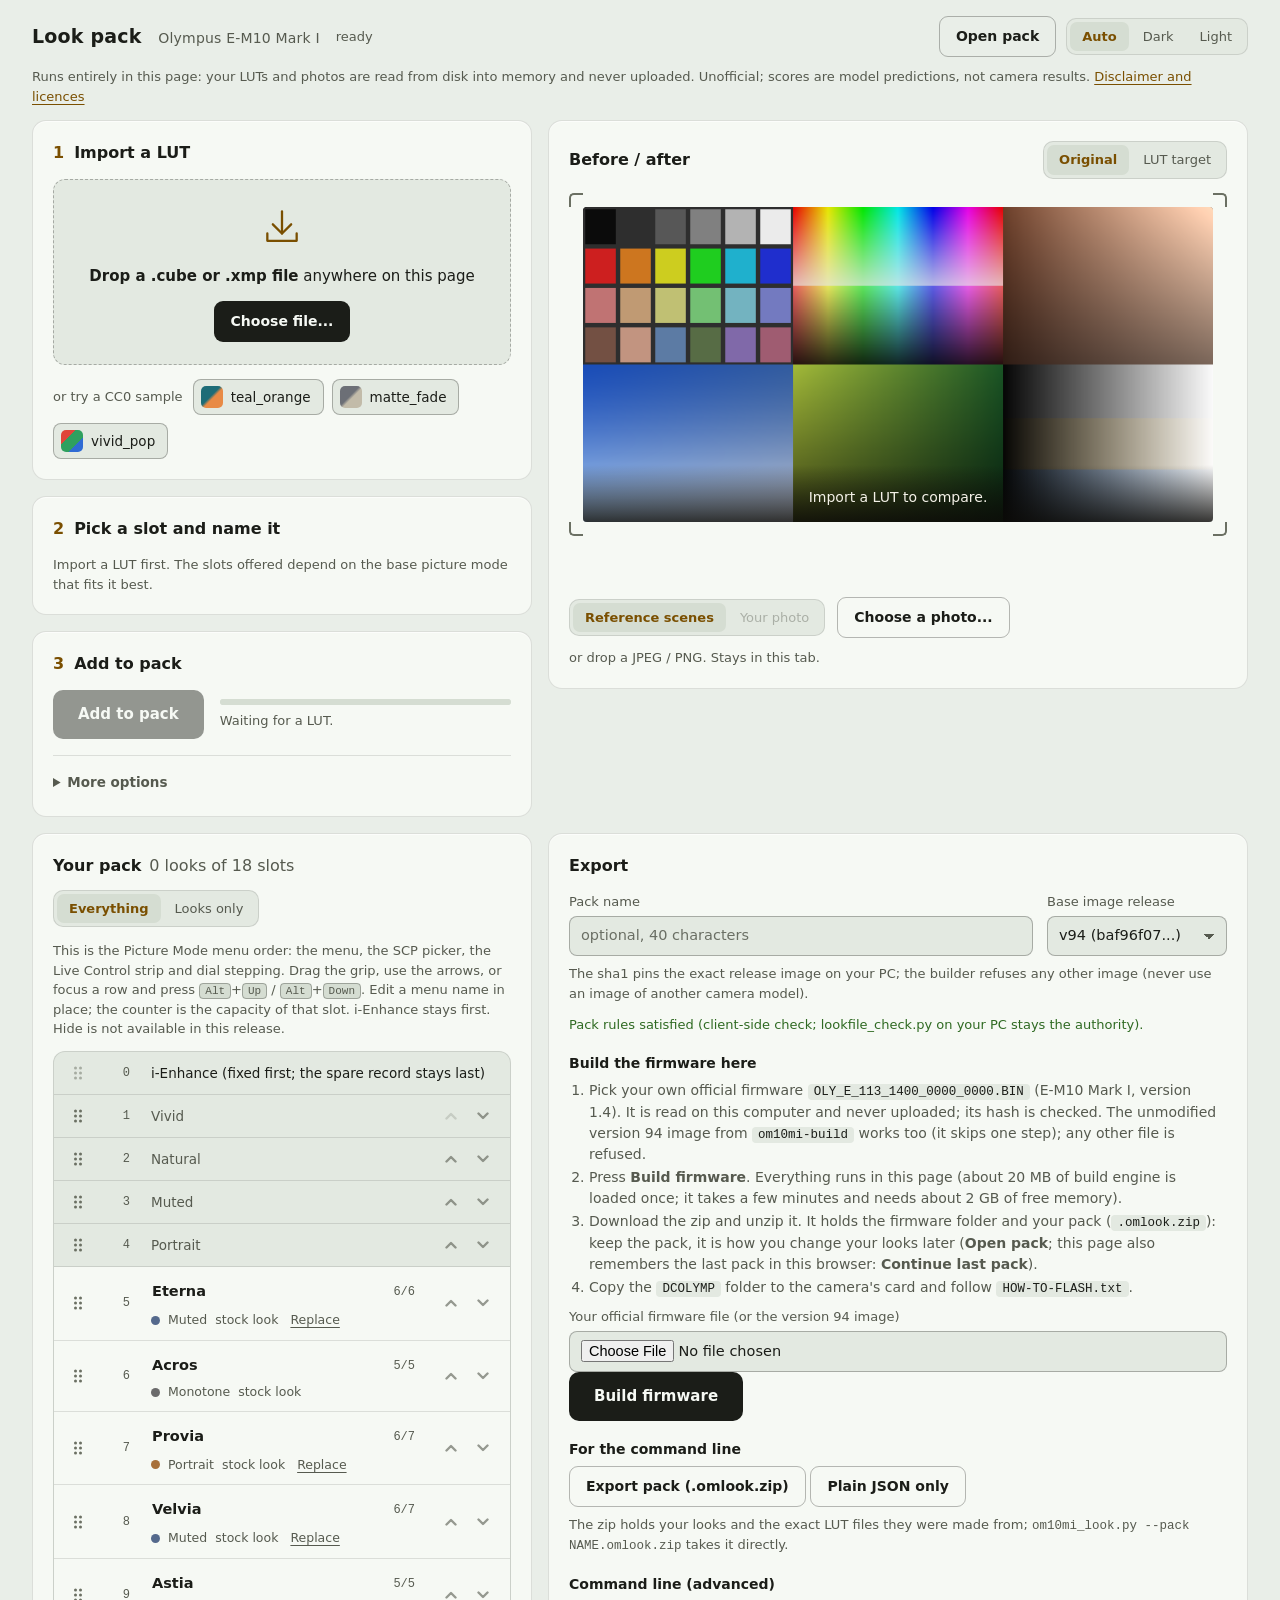
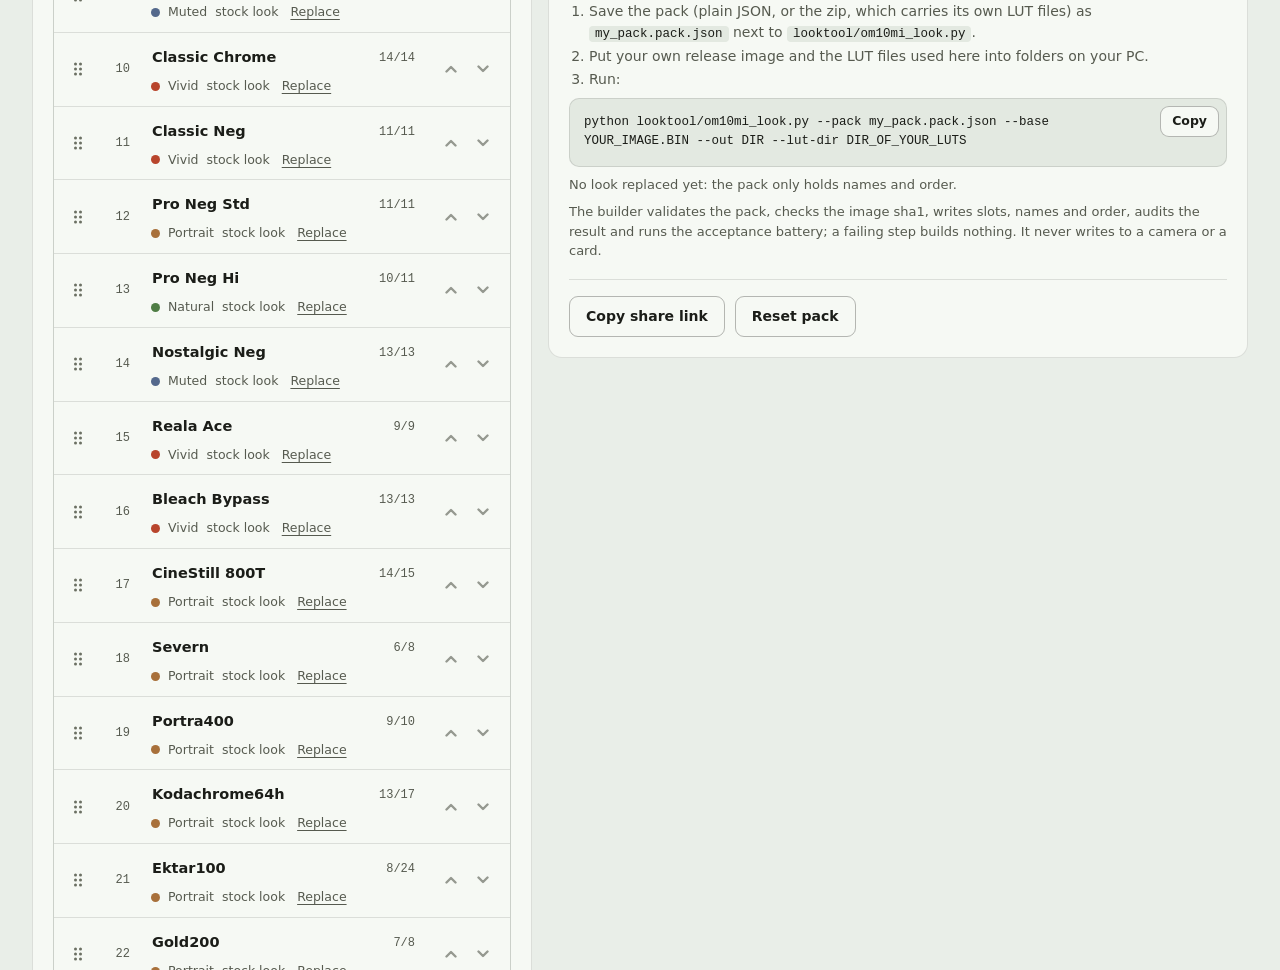
==== commit 27a30a14: "Look pack: build the firmware in the browser (self-hosted Pyodide), .omlook.zip packs with their LUT" ====
--- a/docs/lut/panel.html
+++ b/docs/lut/panel.html
@@ -1,218 +1,235 @@
-<!doctype html>
-<html lang="en">
-<head>
-<meta charset="utf-8">
-<meta name="viewport" content="width=device-width, initial-scale=1">
-<meta name="color-scheme" content="dark light">
-<meta http-equiv="Content-Security-Policy" content="default-src 'none'; img-src 'self' blob: data:; style-src 'self'; script-src 'self'; worker-src 'self'; connect-src 'self'; base-uri 'none'; form-action 'none'; object-src 'none'">
-<title>Look pack builder for the E-M10 Mark I (om10mi-lut panel)</title>
-<link rel="stylesheet" href="panel.css">
-</head>
-<body>
-<a class="skip" href="#bench">Skip to the workbench</a>
-
-<header class="top">
-  <h1 class="brand">Look pack <span>Olympus E-M10 Mark I</span></h1>
-  <p id="status" class="status" role="status">loading...</p>
-  <div class="top-actions">
-    <button type="button" id="open_pack" class="btn quiet">Open pack JSON</button>
-    <input type="file" id="import" accept=".json,application/json" hidden>
-    <div class="seg" role="group" aria-label="Theme">
-      <button type="button" data-theme-set="auto" aria-pressed="true">Auto</button>
-      <button type="button" data-theme-set="dark" aria-pressed="false">Dark</button>
-      <button type="button" data-theme-set="light" aria-pressed="false">Light</button>
-    </div>
-  </div>
-</header>
-
-<p class="notice">Runs entirely in this page: your LUTs and photos are read from disk into memory and never uploaded. Unofficial; scores are model predictions, not camera results. <a href="#legal">Disclaimer and licences</a></p>
-
-<main id="bench" class="bench">
-
-  <section class="card s-import" aria-labelledby="h-import">
-    <h2 id="h-import"><span class="n">1</span>Import a LUT</h2>
-    <div id="drop" class="drop">
-      <svg class="drop-mark" viewBox="0 0 48 48" width="44" height="44" aria-hidden="true"><path d="M8 30v8h32v-8" /><path d="M24 6v24" /><path d="M14 20l10 10 10-10" /></svg>
-      <p class="drop-t"><b>Drop a .cube or .xmp file</b> anywhere on this page</p>
-      <p><button type="button" id="choose" class="btn primary">Choose file...</button></p>
-      <input type="file" id="file" accept=".cube,.xmp" hidden>
-    </div>
-    <div class="samples" role="group" aria-label="CC0 sample LUTs">
-      <span class="samples-t">or try a CC0 sample</span>
-      <button type="button" class="chip" data-sample="teal_orange.cube"><i class="sw sw-teal" aria-hidden="true"></i>teal_orange</button>
-      <button type="button" class="chip" data-sample="matte_fade.cube"><i class="sw sw-matte" aria-hidden="true"></i>matte_fade</button>
-      <button type="button" class="chip" data-sample="vivid_pop.cube"><i class="sw sw-vivid" aria-hidden="true"></i>vivid_pop</button>
-    </div>
-    <div id="loaded" class="loaded" hidden>
-      <p class="loaded-t"><b id="lut_name"></b> <span id="lut_info" class="muted"></span></p>
-      <div id="lic_row" class="lic" hidden>
-        <label class="fld">Licence of this file
-          <select id="lic"><option>unknown</option><option>own work</option><option>CC0-1.0</option><option>CC BY 4.0</option><option>CC BY-SA 4.0</option><option>CC BY-NC-SA 4.0</option><option>all rights reserved</option></select></label>
-        <label class="fld grow">Author / source (credit)
-          <input id="lic_by" maxlength="80" autocomplete="off" placeholder="e.g. Pat David, Pavlov Dmitry, Michael Ezra"></label>
-        <p id="licnote" class="hint warn-t"></p>
-      </div>
-    </div>
-    <p id="import_msg" class="hint err-t" role="alert"></p>
-  </section>
-
-  <section class="card s-stage" aria-labelledby="h-stage">
-    <div class="card-head">
-      <h2 id="h-stage">Before / after</h2>
-      <div class="seg" role="group" aria-label="Left side of the divider">
-        <button type="button" data-left="orig" aria-pressed="true">Original</button>
-        <button type="button" data-left="lut" aria-pressed="false">LUT target</button>
-      </div>
-    </div>
-    <div class="gate"><i></i><i></i><i></i><i></i>
-    <div id="stage" class="stage" role="slider" tabindex="0" aria-label="Before and after divider" aria-orientation="horizontal" aria-valuemin="0" aria-valuemax="100" aria-valuenow="50">
-      <canvas id="cv_left" class="layer" aria-hidden="true"></canvas>
-      <canvas id="cv_right" class="layer after" aria-hidden="true"></canvas>
-      <span class="tag tag-l" id="tag_l">Original</span>
-      <span class="tag tag-r" id="tag_r">Camera model</span>
-      <span class="grip" aria-hidden="true"></span>
-      <p id="stage_empty" class="stage-empty">Import a LUT to compare.</p>
-    </div>
-    </div>
-    <p id="readout" class="readout" aria-live="polite"></p>
-    <div class="photo-row">
-      <div class="seg" role="group" aria-label="Preview picture">
-        <button type="button" data-photo="scenes" aria-pressed="true">Reference scenes</button>
-        <button type="button" data-photo="own" aria-pressed="false" disabled>Your photo</button>
-      </div>
-      <button type="button" id="choose_photo" class="btn quiet">Choose a photo...</button>
-      <input type="file" id="photo" accept="image/*" hidden>
-      <span class="hint">or drop a JPEG / PNG. Stays in this tab.</span>
-    </div>
-  </section>
-
-  <section class="card s-place" aria-labelledby="h-place">
-    <h2 id="h-place"><span class="n">2</span>Pick a slot and name it</h2>
-    <p id="place_idle" class="hint">Import a LUT first. The slots offered depend on the base picture mode that fits it best.</p>
-    <div id="place" hidden>
-      <fieldset class="group">
-        <legend>Base mode <span class="muted">(lower dE is a closer match)</span></legend>
-        <div id="modes" class="opts" role="radiogroup" aria-label="Base picture mode"></div>
-      </fieldset>
-      <fieldset class="group">
-        <legend>Slot <span id="slot_hint" class="muted"></span></legend>
-        <div id="slots" class="opts slots" role="radiogroup" aria-label="Look slot"></div>
-      </fieldset>
-      <div class="fields">
-        <div class="fld grow"><label for="ed_name">Menu name</label>
-          <div class="namebox">
-            <input id="ed_name" maxlength="40" spellcheck="false" autocomplete="off" aria-describedby="ed_count">
-            <span id="ed_count" class="count" aria-live="polite"></span>
-          </div></div>
-        <div class="fld grow"><label for="anchor">Place in the menu</label>
-          <select id="anchor"></select></div>
-      </div>
-    </div>
-  </section>
-
-  <section class="card s-add" aria-labelledby="h-add">
-    <h2 id="h-add"><span class="n">3</span>Add to pack</h2>
-    <div class="addrow">
-      <button type="button" id="accept" class="btn primary big" disabled>Add to pack</button>
-      <div class="fitbox">
-        <progress id="fitbar" max="1" value="0" aria-label="Fit progress"></progress>
-        <span id="fitinfo" class="hint">Waiting for a LUT.</span>
-        <span id="fit_sr" class="vh" role="status"></span>
-      </div>
-    </div>
-    <p id="ed_msg" class="ok-t" role="status"></p>
-    <details class="adv">
-      <summary>More options</summary>
-      <div class="adv-body">
-        <div class="fields">
-          <label class="fld">Table applied in
-            <select id="space"><option value="display">display sRGB</option><option value="prophoto">ProPhoto (sRGB gamma)</option></select></label>
-          <label class="fld">Icon
-            <select id="ed_icon"><option value="roll">film roll (new icon, no text)</option><option value="keep">keep the old icon and label</option></select></label>
-          <label class="fld grow">Note
-            <input id="ed_notes" maxlength="200" autocomplete="off" placeholder="optional, 200 characters"></label>
-        </div>
-        <label class="check"><input type="checkbox" id="guard" checked> Highlight-clip guard (blends the tone toward stock when a +0.5 EV probe clips more than stock + 1 pp)</label>
-        <p id="rankinfo" class="hint"></p>
-        <div class="tablewrap">
-          <table id="rank"><caption class="vh">Base candidates ranked by dE00</caption><thead><tr><th>#</th><th>candidate</th><th>mode</th><th>dE00</th><th>% &lt; 5</th><th>dE after fit</th></tr></thead><tbody></tbody></table>
-        </div>
-        <p class="hint">Click a row of the slot's base mode to fit that candidate instead of the best one.</p>
-        <div id="copyrow" class="fields" hidden>
-          <label class="fld grow">Reuse a look already in the pack
-            <select id="copysel"></select></label>
-          <button type="button" id="copy" class="btn quiet">Copy into the chosen slot</button>
-        </div>
-        <p class="hint">Recipe sliders (hue, saturation, tone curves by hand) are not part of this stage: use a LUT or XMP import.</p>
-      </div>
-    </details>
-  </section>
-</main>
-
-<div class="pack-area">
-  <section class="card s-list" aria-labelledby="h-list">
-    <div class="card-head">
-      <h2 id="h-list">Your pack <span id="pack_count" class="muted"></span></h2>
-      <div class="seg" role="group" aria-label="Rows shown">
-        <button type="button" data-rows="all" aria-pressed="true">Everything</button>
-        <button type="button" data-rows="looks" aria-pressed="false">Looks only</button>
-      </div>
-    </div>
-    <p class="hint">This is the Picture Mode menu order: the menu, the SCP picker, the Live Control strip and dial stepping. Drag the grip, use the arrows, or focus a row and press <kbd>Alt</kbd>+<kbd>Up</kbd> / <kbd>Alt</kbd>+<kbd>Down</kbd>. Edit a menu name in place; the counter is the capacity of that slot. i-Enhance stays first. Hide is not available in this release.</p>
-    <ol id="list" class="list" aria-label="Look list"></ol>
-  </section>
-
-  <section class="card s-export" aria-labelledby="h-export">
-    <h2 id="h-export">Export</h2>
-    <div class="fields">
-      <label class="fld grow">Pack name
-        <input id="pname" maxlength="40" autocomplete="off" placeholder="optional, 40 characters"></label>
-      <label class="fld">Base image release
-        <select id="rel"></select></label>
-      <label id="sha_row" class="fld grow" hidden>sha1 of your release image
-        <input id="sha1" class="mono" maxlength="40" spellcheck="false" autocomplete="off" placeholder="40 hex digits"></label>
-    </div>
-    <p class="hint">The sha1 pins the exact release image on your PC; the builder refuses any other image (never use an image of another camera model).</p>
-    <div id="problems" class="problems" aria-live="polite"></div>
-    <p><button type="button" id="export" class="btn primary big">Export pack</button></p>
-    <h3>Build on your PC</h3>
-    <ol class="steps">
-      <li>Save the pack as <code id="pack_file" class="mono"></code> next to <code class="mono">looktool/om10mi_look.py</code>.</li>
-      <li>Put your own release image and the LUT files used here into folders on your PC.</li>
-      <li>Run:</li>
-    </ol>
-    <div class="cmd">
-      <pre id="cmd" class="mono" tabindex="0" aria-label="Build command"></pre>
-      <button type="button" id="copy_cmd" class="btn quiet">Copy</button>
-    </div>
-    <p id="cmd_files" class="hint"></p>
-    <p class="hint">The builder validates the pack, checks the image sha1, writes slots, names and order, audits the result and runs the acceptance battery; a failing step builds nothing. It never writes to a camera or a card.</p>
-    <div class="second">
-      <button type="button" id="share" class="btn quiet">Copy share link</button>
-      <button type="button" id="reset" class="btn quiet danger">Reset pack</button>
-    </div>
-    <pre id="out" class="out" hidden></pre>
-  </section>
-</div>
-
-<div id="overlay" class="overlay" aria-hidden="true">
-  <div class="overlay-in"><b>Drop to load</b><span>.cube / .xmp LUT, .json pack, or a photo for the preview</span></div>
-</div>
-
-<footer id="legal" class="legal">
-  <h2>Disclaimer</h2>
-  <p>Unofficial, for the Olympus OM-D E-M10 Mark I (model 0x1130, firmware 1.4) only. This page never talks to a camera and does not contain, produce or distribute any firmware. It writes a <b>pack file</b> (look list order, names, and our own fitted numbers); turning a pack into a firmware image is done on your own PC with your own copy of the official firmware (<a href="https://github.com/Meghnus/om10mi-mods">om10mi-mods</a>). Flashing a modified image is at your own risk, can make the camera unusable and voids support. Scores are model predictions, not camera results. No affiliation with or endorsement by OM Digital Solutions / Olympus. Single-LUT page: <a href="index.html">index.html</a>.</p>
-  <h2>Licences and credits</h2>
-  <ul>
-    <li>This page and its scripts: Apache-2.0 (LICENSE). The model numbers <code>model-cm-v2-web1.json</code> (our own measurements of the camera's output behaviour, fitted to camera JPEGs) and the look files and packs made from them: CC BY-NC-SA 4.0 (LICENSE-DATA), credit &ldquo;om10mi-mods, Meghnus, github.com/Meghnus/om10mi-mods&rdquo;. The model contains no firmware table or image; neither does a pack.</li>
-    <li>Built-in sample tables <code>teal_orange</code>, <code>matte_fade</code>, <code>vivid_pop</code>: made for this project, CC0 1.0.</li>
-    <li>Third-party tables you load stay in your browser (read from disk, never uploaded, no network use: connect-src is limited to this site). A pack records each table's name, sha256 and the licence/credit you enter; it never embeds the table. Tables under <b>CC BY / CC BY-SA</b> (for example Fuji film HaldCLUTs of the RawTherapee Film Simulation Collection, CC BY-SA 4.0, by Pat David, Pavlov Dmitry, Michael Ezra and others) need that credit wherever you share the pack, a share link or the numbers; CC BY-SA makes them ShareAlike. A share link holds the pack text in the URL fragment (never sent to a server by this page); whoever you give the link to receives those numbers and credits.</li>
-    <li>List manager and before/after divider ideas from the Caduceus Control Panel (cakelesscoder/caduceus-ep7), Apache-2.0. Only the idea is taken; this page shares no code or data with it.</li>
-    <li>Olympus, OM-D, E-M10 and Fujifilm film names are trademarks of their owners and appear only to describe compatibility or as names of colour looks.</li>
-  </ul>
-  <p>Related projects: <a href="https://github.com/Meghnus/om10mi-mods">om10mi-mods</a> (the builder and the look slots) and <a href="https://github.com/Meghnus/oly-truepic-harness">oly-truepic-harness</a> (the firmware analysis harness). Many people asked for ports to other OM / Olympus cameras: use these tools.</p>
-  <details class="logbox"><summary>Log</summary><pre id="log"></pre></details>
-</footer>
-<script type="module" src="panel.js"></script>
-</body>
-</html>
+<!doctype html>
+<html lang="en">
+<head>
+<meta charset="utf-8">
+<meta name="viewport" content="width=device-width, initial-scale=1">
+<meta name="color-scheme" content="dark light">
+<meta http-equiv="Content-Security-Policy" content="default-src 'none'; img-src 'self' blob: data:; style-src 'self'; script-src 'self'; worker-src 'self'; connect-src 'self'; base-uri 'none'; form-action 'none'; object-src 'none'">
+<title>Look pack builder for the E-M10 Mark I (om10mi-lut panel)</title>
+<link rel="stylesheet" href="panel.css">
+</head>
+<body>
+<a class="skip" href="#bench">Skip to the workbench</a>
+
+<header class="top">
+  <h1 class="brand">Look pack <span>Olympus E-M10 Mark I</span></h1>
+  <p id="status" class="status" role="status">loading...</p>
+  <div class="top-actions">
+    <button type="button" id="continue_last" class="btn quiet" hidden>Continue last pack</button>
+    <button type="button" id="open_pack" class="btn quiet">Open pack</button>
+    <input type="file" id="import" accept=".json,.zip,application/json,application/zip" hidden>
+    <div class="seg" role="group" aria-label="Theme">
+      <button type="button" data-theme-set="auto" aria-pressed="true">Auto</button>
+      <button type="button" data-theme-set="dark" aria-pressed="false">Dark</button>
+      <button type="button" data-theme-set="light" aria-pressed="false">Light</button>
+    </div>
+  </div>
+</header>
+
+<p class="notice">Runs entirely in this page: your LUTs and photos are read from disk into memory and never uploaded. Unofficial; scores are model predictions, not camera results. <a href="#legal">Disclaimer and licences</a></p>
+
+<main id="bench" class="bench">
+
+  <section class="card s-import" aria-labelledby="h-import">
+    <h2 id="h-import"><span class="n">1</span>Import a LUT</h2>
+    <div id="drop" class="drop">
+      <svg class="drop-mark" viewBox="0 0 48 48" width="44" height="44" aria-hidden="true"><path d="M8 30v8h32v-8" /><path d="M24 6v24" /><path d="M14 20l10 10 10-10" /></svg>
+      <p class="drop-t"><b>Drop a .cube or .xmp file</b> anywhere on this page</p>
+      <p><button type="button" id="choose" class="btn primary">Choose file...</button></p>
+      <input type="file" id="file" accept=".cube,.xmp" hidden>
+    </div>
+    <div class="samples" role="group" aria-label="CC0 sample LUTs">
+      <span class="samples-t">or try a CC0 sample</span>
+      <button type="button" class="chip" data-sample="teal_orange.cube"><i class="sw sw-teal" aria-hidden="true"></i>teal_orange</button>
+      <button type="button" class="chip" data-sample="matte_fade.cube"><i class="sw sw-matte" aria-hidden="true"></i>matte_fade</button>
+      <button type="button" class="chip" data-sample="vivid_pop.cube"><i class="sw sw-vivid" aria-hidden="true"></i>vivid_pop</button>
+    </div>
+    <div id="loaded" class="loaded" hidden>
+      <p class="loaded-t"><b id="lut_name"></b> <span id="lut_info" class="muted"></span></p>
+      <div id="lic_row" class="lic" hidden>
+        <label class="fld">Licence of this file
+          <select id="lic"><option>unknown</option><option>own work</option><option>CC0-1.0</option><option>CC BY 4.0</option><option>CC BY-SA 4.0</option><option>CC BY-NC-SA 4.0</option><option>all rights reserved</option></select></label>
+        <label class="fld grow">Author / source (credit)
+          <input id="lic_by" maxlength="80" autocomplete="off" placeholder="e.g. Pat David, Pavlov Dmitry, Michael Ezra"></label>
+        <p id="licnote" class="hint warn-t"></p>
+      </div>
+    </div>
+    <p id="import_msg" class="hint err-t" role="alert"></p>
+  </section>
+
+  <section class="card s-stage" aria-labelledby="h-stage">
+    <div class="card-head">
+      <h2 id="h-stage">Before / after</h2>
+      <div class="seg" role="group" aria-label="Left side of the divider">
+        <button type="button" data-left="orig" aria-pressed="true">Original</button>
+        <button type="button" data-left="lut" aria-pressed="false">LUT target</button>
+      </div>
+    </div>
+    <div class="gate"><i></i><i></i><i></i><i></i>
+    <div id="stage" class="stage" role="slider" tabindex="0" aria-label="Before and after divider" aria-orientation="horizontal" aria-valuemin="0" aria-valuemax="100" aria-valuenow="50">
+      <canvas id="cv_left" class="layer" aria-hidden="true"></canvas>
+      <canvas id="cv_right" class="layer after" aria-hidden="true"></canvas>
+      <span class="tag tag-l" id="tag_l">Original</span>
+      <span class="tag tag-r" id="tag_r">Camera model</span>
+      <span class="grip" aria-hidden="true"></span>
+      <p id="stage_empty" class="stage-empty">Import a LUT to compare.</p>
+    </div>
+    </div>
+    <p id="readout" class="readout" aria-live="polite"></p>
+    <div class="photo-row">
+      <div class="seg" role="group" aria-label="Preview picture">
+        <button type="button" data-photo="scenes" aria-pressed="true">Reference scenes</button>
+        <button type="button" data-photo="own" aria-pressed="false" disabled>Your photo</button>
+      </div>
+      <button type="button" id="choose_photo" class="btn quiet">Choose a photo...</button>
+      <input type="file" id="photo" accept="image/*" hidden>
+      <span class="hint">or drop a JPEG / PNG. Stays in this tab.</span>
+    </div>
+  </section>
+
+  <section class="card s-place" aria-labelledby="h-place">
+    <h2 id="h-place"><span class="n">2</span>Pick a slot and name it</h2>
+    <p id="place_idle" class="hint">Import a LUT first. The slots offered depend on the base picture mode that fits it best.</p>
+    <div id="place" hidden>
+      <fieldset class="group">
+        <legend>Base mode <span class="muted">(lower dE is a closer match)</span></legend>
+        <div id="modes" class="opts" role="radiogroup" aria-label="Base picture mode"></div>
+      </fieldset>
+      <fieldset class="group">
+        <legend>Slot <span id="slot_hint" class="muted"></span></legend>
+        <div id="slots" class="opts slots" role="radiogroup" aria-label="Look slot"></div>
+      </fieldset>
+      <div class="fields">
+        <div class="fld grow"><label for="ed_name">Menu name</label>
+          <div class="namebox">
+            <input id="ed_name" maxlength="40" spellcheck="false" autocomplete="off" aria-describedby="ed_count">
+            <span id="ed_count" class="count" aria-live="polite"></span>
+          </div></div>
+        <div class="fld grow"><label for="anchor">Place in the menu</label>
+          <select id="anchor"></select></div>
+      </div>
+    </div>
+  </section>
+
+  <section class="card s-add" aria-labelledby="h-add">
+    <h2 id="h-add"><span class="n">3</span>Add to pack</h2>
+    <div class="addrow">
+      <button type="button" id="accept" class="btn primary big" disabled>Add to pack</button>
+      <div class="fitbox">
+        <progress id="fitbar" max="1" value="0" aria-label="Fit progress"></progress>
+        <span id="fitinfo" class="hint">Waiting for a LUT.</span>
+        <span id="fit_sr" class="vh" role="status"></span>
+      </div>
+    </div>
+    <p id="ed_msg" class="ok-t" role="status"></p>
+    <details class="adv">
+      <summary>More options</summary>
+      <div class="adv-body">
+        <div class="fields">
+          <label class="fld">Table applied in
+            <select id="space"><option value="display">display sRGB</option><option value="prophoto">ProPhoto (sRGB gamma)</option></select></label>
+          <label class="fld">Icon
+            <select id="ed_icon"><option value="roll">film roll (new icon, no text)</option><option value="keep">keep the old icon and label</option></select></label>
+          <label class="fld grow">Note
+            <input id="ed_notes" maxlength="200" autocomplete="off" placeholder="optional, 200 characters"></label>
+        </div>
+        <label class="check"><input type="checkbox" id="guard" checked> Highlight-clip guard (blends the tone toward stock when a +0.5 EV probe clips more than stock + 1 pp)</label>
+        <p id="rankinfo" class="hint"></p>
+        <div class="tablewrap">
+          <table id="rank"><caption class="vh">Base candidates ranked by dE00</caption><thead><tr><th>#</th><th>candidate</th><th>mode</th><th>dE00</th><th>% &lt; 5</th><th>dE after fit</th></tr></thead><tbody></tbody></table>
+        </div>
+        <p class="hint">Click a row of the slot's base mode to fit that candidate instead of the best one.</p>
+        <div id="copyrow" class="fields" hidden>
+          <label class="fld grow">Reuse a look already in the pack
+            <select id="copysel"></select></label>
+          <button type="button" id="copy" class="btn quiet">Copy into the chosen slot</button>
+        </div>
+        <p class="hint">Recipe sliders (hue, saturation, tone curves by hand) are not part of this stage: use a LUT or XMP import.</p>
+      </div>
+    </details>
+  </section>
+</main>
+
+<div class="pack-area">
+  <section class="card s-list" aria-labelledby="h-list">
+    <div class="card-head">
+      <h2 id="h-list">Your pack <span id="pack_count" class="muted"></span></h2>
+      <div class="seg" role="group" aria-label="Rows shown">
+        <button type="button" data-rows="all" aria-pressed="true">Everything</button>
+        <button type="button" data-rows="looks" aria-pressed="false">Looks only</button>
+      </div>
+    </div>
+    <p class="hint">This is the Picture Mode menu order: the menu, the SCP picker, the Live Control strip and dial stepping. Drag the grip, use the arrows, or focus a row and press <kbd>Alt</kbd>+<kbd>Up</kbd> / <kbd>Alt</kbd>+<kbd>Down</kbd>. Edit a menu name in place; the counter is the capacity of that slot. i-Enhance stays first. Hide is not available in this release.</p>
+    <ol id="list" class="list" aria-label="Look list"></ol>
+  </section>
+
+  <section class="card s-export" aria-labelledby="h-export">
+    <h2 id="h-export">Export</h2>
+    <div class="fields">
+      <label class="fld grow">Pack name
+        <input id="pname" maxlength="40" autocomplete="off" placeholder="optional, 40 characters"></label>
+      <label class="fld">Base image release
+        <select id="rel"></select></label>
+      <label id="sha_row" class="fld grow" hidden>sha1 of your release image
+        <input id="sha1" class="mono" maxlength="40" spellcheck="false" autocomplete="off" placeholder="40 hex digits"></label>
+    </div>
+    <p class="hint">The sha1 pins the exact release image on your PC; the builder refuses any other image (never use an image of another camera model).</p>
+    <div id="problems" class="problems" aria-live="polite"></div>
+    <h3>Build the firmware here</h3>
+    <ol class="steps">
+      <li>Pick your own official firmware <code class="mono">OLY_E_113_1400_0000_0000.BIN</code> (E-M10 Mark I, version 1.4). It is read on this computer and never uploaded; its hash is checked. The unmodified version 94 image from <code class="mono">om10mi-build</code> works too (it skips one step); any other file is refused.</li>
+      <li>Press <b>Build firmware</b>. Everything runs in this page (about 20 MB of build engine is loaded once; it takes a few minutes and needs about 2 GB of free memory).</li>
+      <li>Download the zip and unzip it. It holds the firmware folder and your pack (<code class="mono">.omlook.zip</code>): keep the pack, it is how you change your looks later (<b>Open pack</b>; this page also remembers the last pack in this browser: <b>Continue last pack</b>).</li>
+      <li>Copy the <code class="mono">DCOLYMP</code> folder to the camera's card and follow <code class="mono">HOW-TO-FLASH.txt</code>.</li>
+    </ol>
+    <p><label class="fld">Your official firmware file (or the version 94 image)
+        <input type="file" id="stock_file" accept=".bin,.BIN"></label></p>
+    <p><button type="button" id="build" class="btn primary big">Build firmware</button>
+       <button type="button" id="build_cancel" class="btn quiet" hidden>Cancel</button>
+       <button type="button" id="build_dl" class="btn primary big" hidden>Download firmware zip</button></p>
+    <pre id="build_log" class="out" hidden aria-live="polite"></pre>
+    <h3>For the command line</h3>
+    <p><button type="button" id="export_zip" class="btn quiet">Export pack (.omlook.zip)</button>
+       <button type="button" id="export" class="btn quiet">Plain JSON only</button></p>
+    <p class="hint">The zip holds your looks and the exact LUT files they were made from; <code class="mono">om10mi_look.py --pack NAME.omlook.zip</code> takes it directly.</p>
+    <h3>Command line (advanced)</h3>
+    <ol class="steps">
+      <li>Save the pack (plain JSON, or the zip, which carries its own LUT files) as <code id="pack_file" class="mono"></code> next to <code class="mono">looktool/om10mi_look.py</code>.</li>
+      <li>Put your own release image and the LUT files used here into folders on your PC.</li>
+      <li>Run:</li>
+    </ol>
+    <div class="cmd">
+      <pre id="cmd" class="mono" tabindex="0" aria-label="Build command"></pre>
+      <button type="button" id="copy_cmd" class="btn quiet">Copy</button>
+    </div>
+    <p id="cmd_files" class="hint"></p>
+    <p class="hint">The builder validates the pack, checks the image sha1, writes slots, names and order, audits the result and runs the acceptance battery; a failing step builds nothing. It never writes to a camera or a card.</p>
+    <div class="second">
+      <button type="button" id="share" class="btn quiet">Copy share link</button>
+      <button type="button" id="reset" class="btn quiet danger">Reset pack</button>
+    </div>
+    <pre id="out" class="out" hidden></pre>
+  </section>
+</div>
+
+<div id="overlay" class="overlay" aria-hidden="true">
+  <div class="overlay-in"><b>Drop to load</b><span>.cube / .xmp LUT, .json or .omlook.zip pack, or a photo for the preview</span></div>
+</div>
+
+<footer id="legal" class="legal">
+  <h2>Disclaimer</h2>
+  <p>Unofficial, for the Olympus OM-D E-M10 Mark I (model 0x1130, firmware 1.4) only. This page never talks to a camera and does not contain, produce or distribute any firmware. It writes a <b>pack file</b> (look list order, names, and our own fitted numbers); turning a pack into a firmware image is done on your own PC with your own copy of the official firmware (<a href="https://github.com/Meghnus/om10mi-mods">om10mi-mods</a>). Flashing a modified image is at your own risk, can make the camera unusable and voids support. Scores are model predictions, not camera results. No affiliation with or endorsement by OM Digital Solutions / Olympus. Single-LUT page: <a href="index.html">index.html</a>.</p>
+  <h2>Licences and credits</h2>
+  <ul>
+    <li>This page and its scripts: Apache-2.0 (LICENSE). The model numbers <code>model-cm-v2-web1.json</code> (our own measurements of the camera's output behaviour, fitted to camera JPEGs) and the look files and packs made from them: CC BY-NC-SA 4.0 (LICENSE-DATA), credit &ldquo;om10mi-mods, Meghnus, github.com/Meghnus/om10mi-mods&rdquo;. The model contains no firmware table or image; neither does a pack.</li>
+    <li>Built-in sample tables <code>teal_orange</code>, <code>matte_fade</code>, <code>vivid_pop</code>: made for this project, CC0 1.0.</li>
+    <li>Third-party tables you load stay in your browser (read from disk, never uploaded, no network use: connect-src is limited to this site). A pack records each table's name, sha256 and the licence/credit you enter; it never embeds the table. Tables under <b>CC BY / CC BY-SA</b> (for example Fuji film HaldCLUTs of the RawTherapee Film Simulation Collection, CC BY-SA 4.0, by Pat David, Pavlov Dmitry, Michael Ezra and others) need that credit wherever you share the pack, a share link or the numbers; CC BY-SA makes them ShareAlike. A share link holds the pack text in the URL fragment (never sent to a server by this page); whoever you give the link to receives those numbers and credits.</li>
+    <li>List manager and before/after divider ideas from the Caduceus Control Panel (cakelesscoder/caduceus-ep7), Apache-2.0. Only the idea is taken; this page shares no code or data with it.</li>
+    <li>Olympus, OM-D, E-M10 and Fujifilm film names are trademarks of their owners and appear only to describe compatibility or as names of colour looks.</li>
+  </ul>
+  <p>Related projects: <a href="https://github.com/Meghnus/om10mi-mods">om10mi-mods</a> (the builder and the look slots) and <a href="https://github.com/Meghnus/oly-truepic-harness">oly-truepic-harness</a> (the firmware analysis harness). Many people asked for ports to other OM / Olympus cameras: use these tools.</p>
+  <details class="logbox"><summary>Log</summary><pre id="log"></pre></details>
+</footer>
+<script type="module" src="panel.js"></script>
+</body>
+</html>
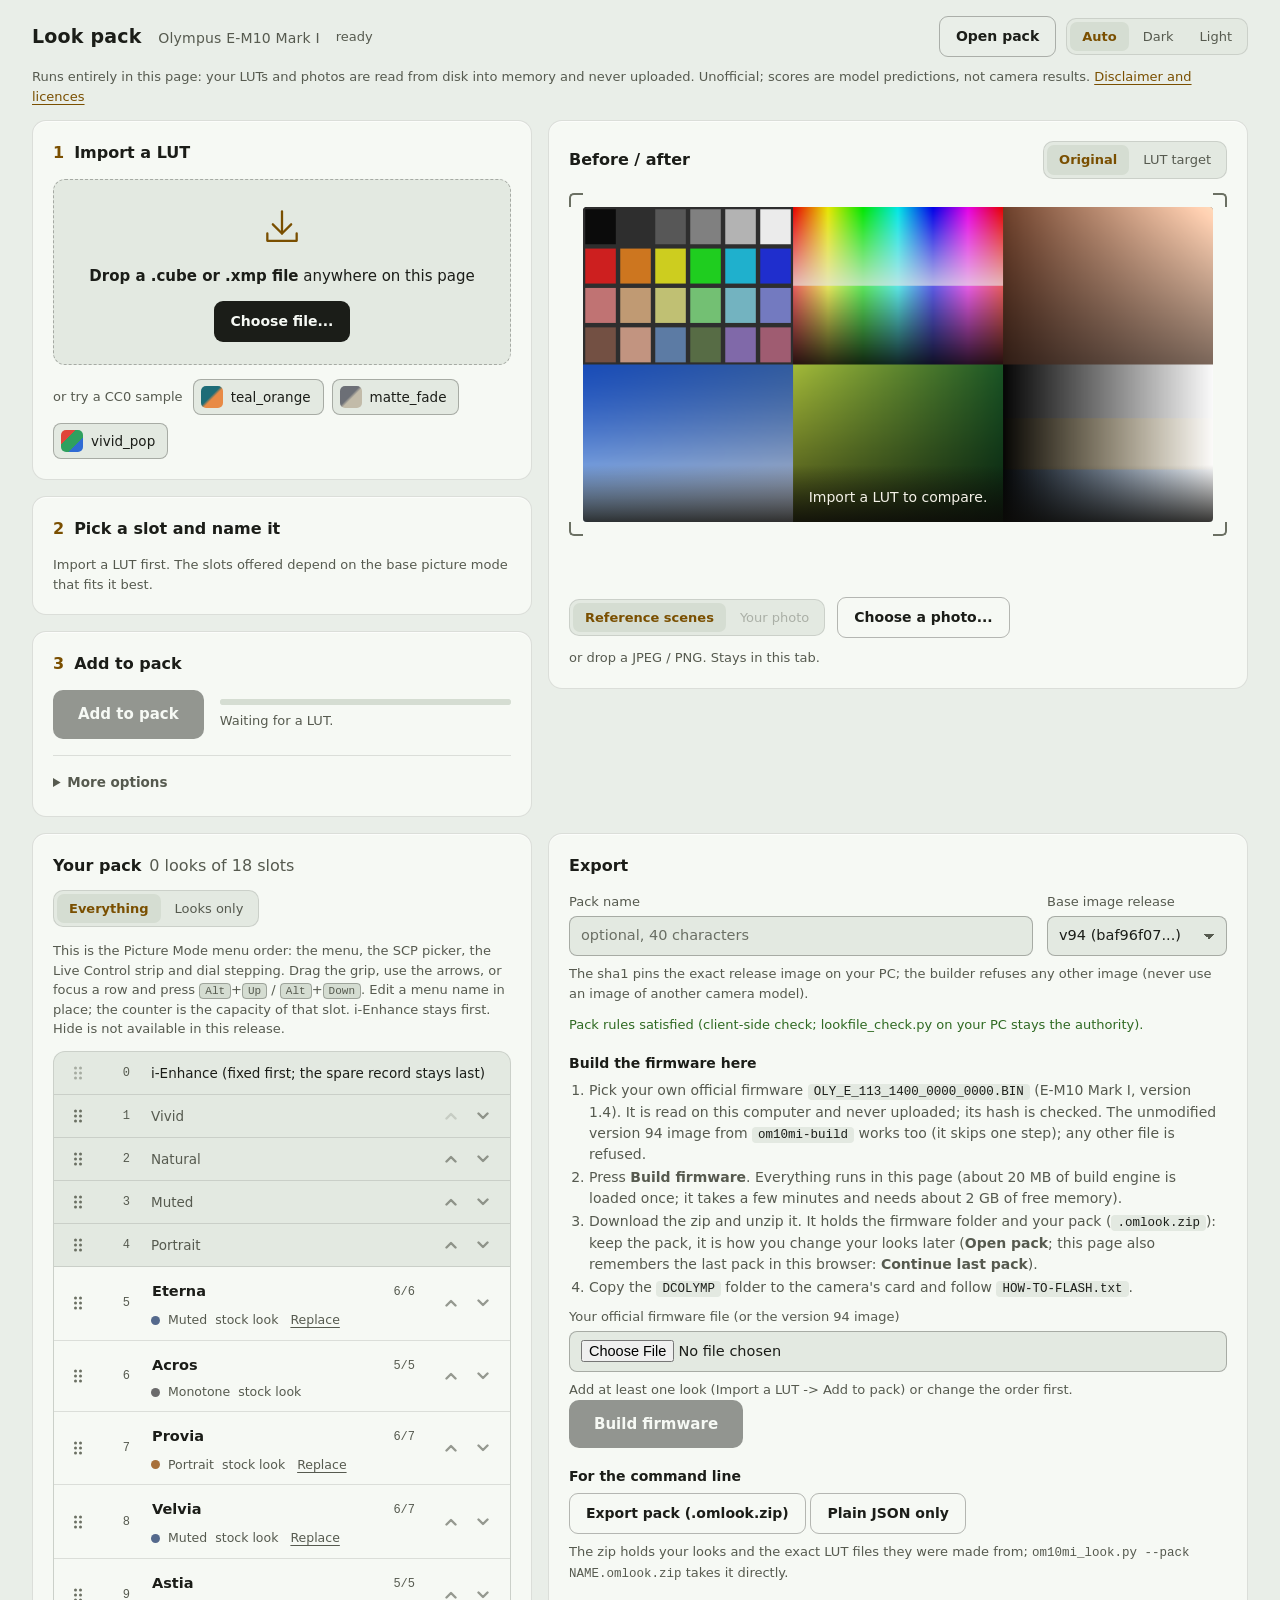
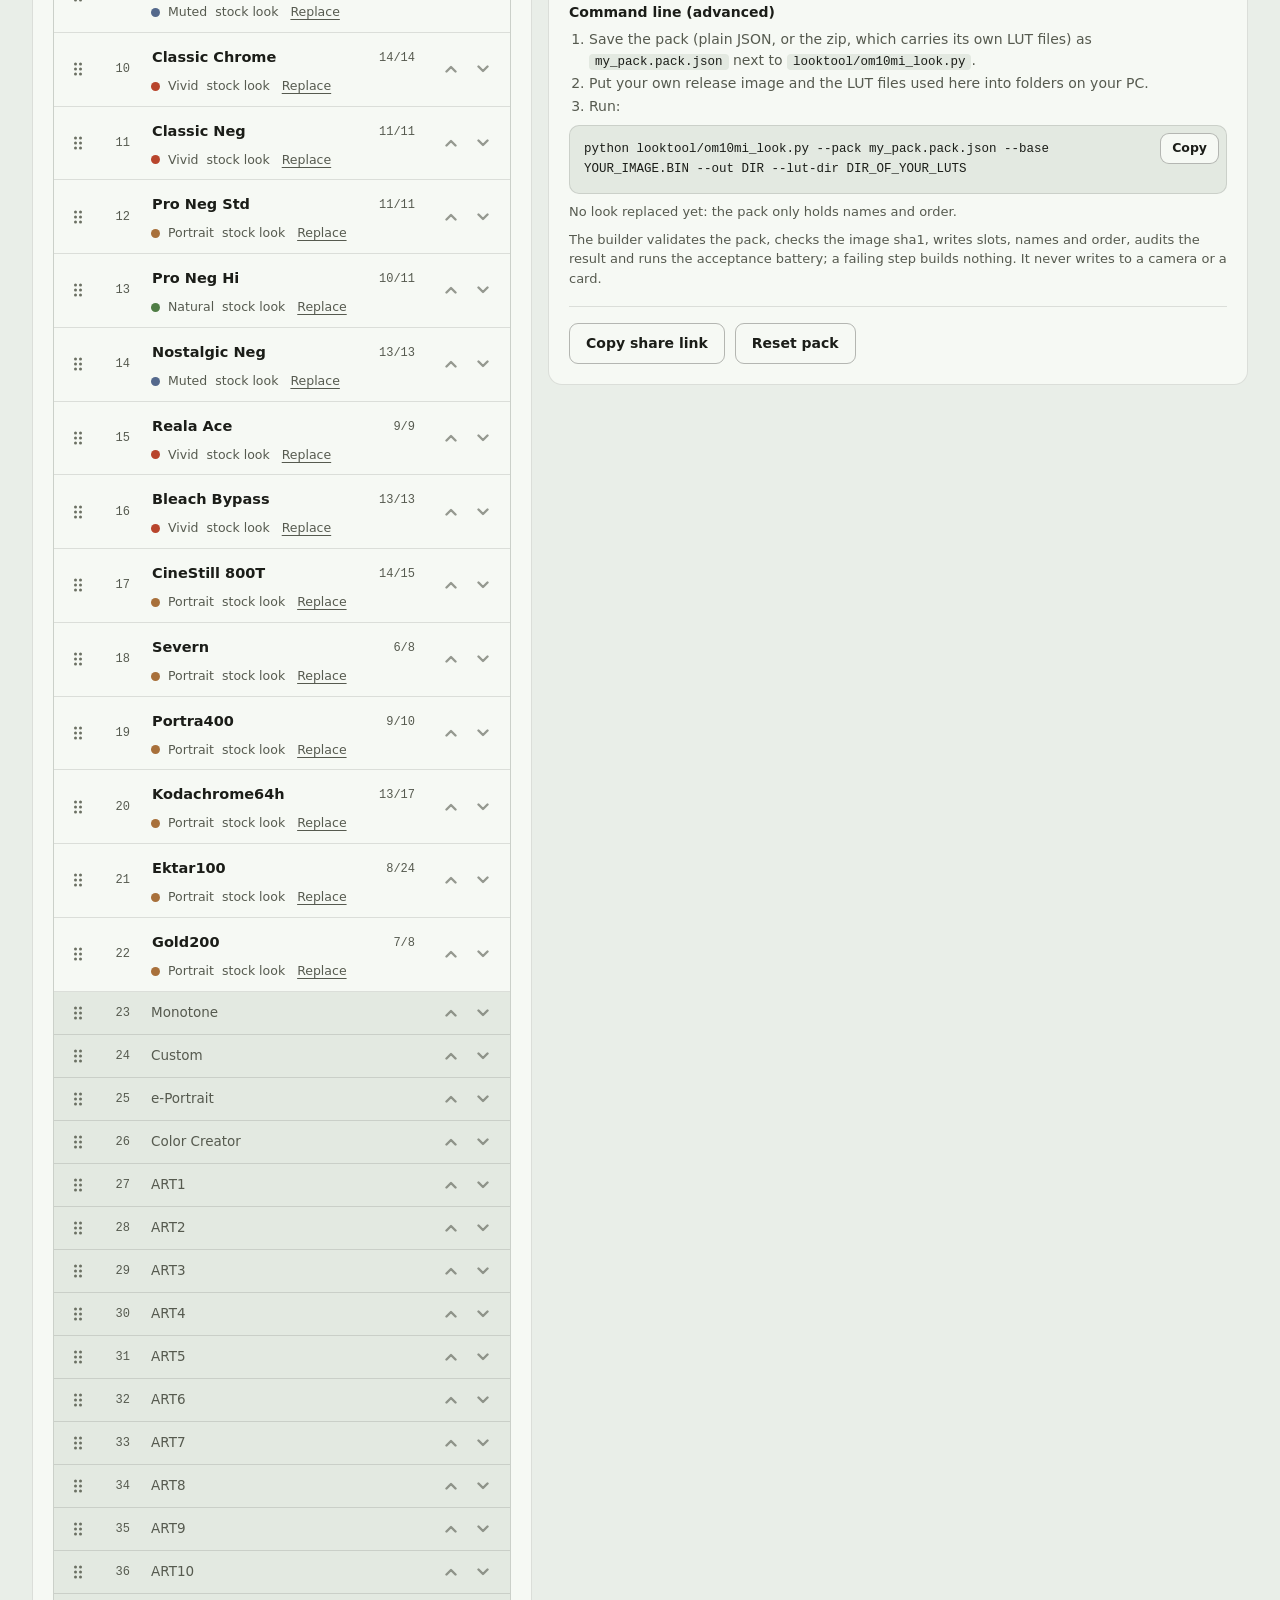
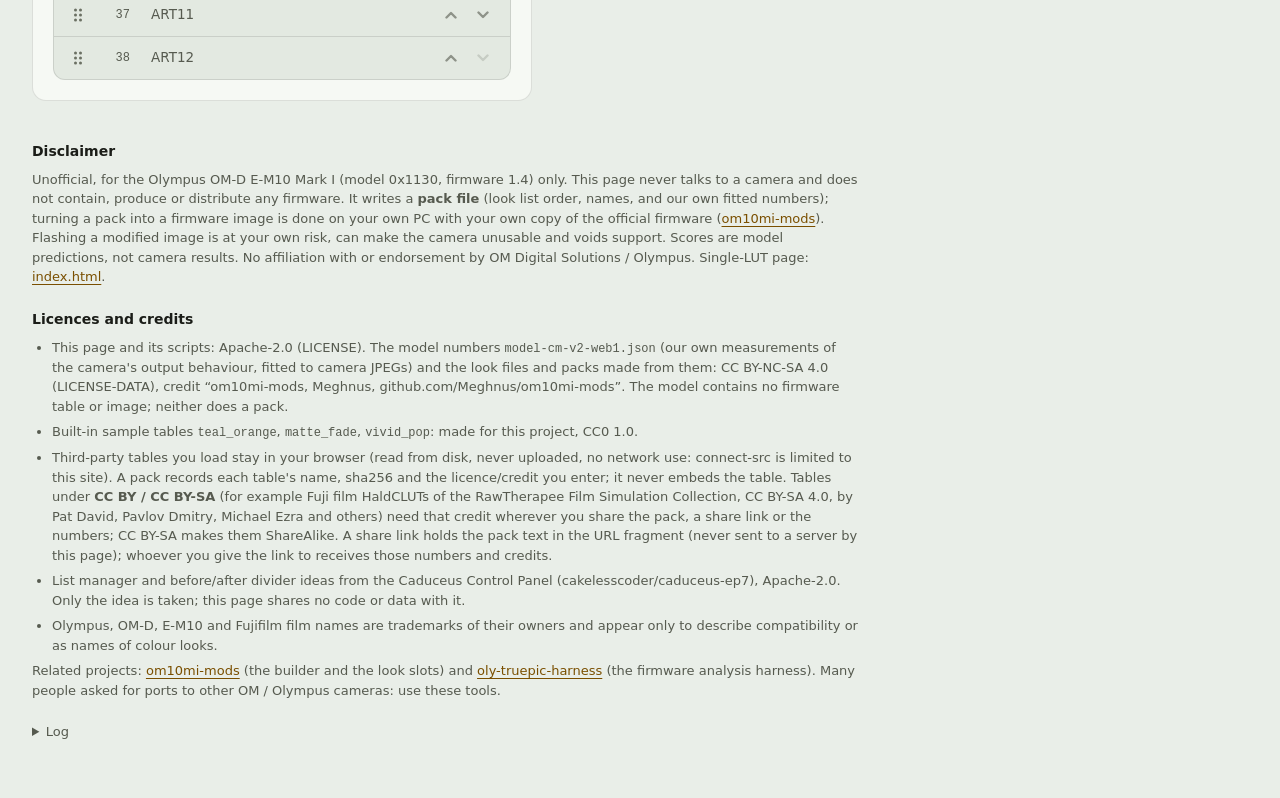
==== commit c1f31d44: "Look pack: deterministic rounding (browser == CLI), empty-pack guard, change list, progress/heartbea" ====
--- a/docs/lut/panel.html
+++ b/docs/lut/panel.html
@@ -184,9 +184,11 @@
     </ol>
     <p><label class="fld">Your official firmware file (or the version 94 image)
         <input type="file" id="stock_file" accept=".bin,.BIN"></label></p>
+    <p id="build_hint" class="hint" role="status"></p>
     <p><button type="button" id="build" class="btn primary big">Build firmware</button>
        <button type="button" id="build_cancel" class="btn quiet" hidden>Cancel</button>
        <button type="button" id="build_dl" class="btn primary big" hidden>Download firmware zip</button></p>
+    <progress id="build_bar" class="bar" hidden aria-label="Build in progress"></progress>
     <pre id="build_log" class="out" hidden aria-live="polite"></pre>
     <h3>For the command line</h3>
     <p><button type="button" id="export_zip" class="btn quiet">Export pack (.omlook.zip)</button>
--- a/docs/lut/panel.css
+++ b/docs/lut/panel.css
@@ -320,3 +320,6 @@
   .btn, .chip, .opt .box, .mv { transition-property: background-color, border-color, color; }
   .btn:active:not(:disabled), .chip:active, .opt:active .box, .mv:active:not(:disabled) { transform: none; }
 }
+
+#build_log { max-height: 320px; }
+.bar { width: 100%; height: 8px; margin: 8px 0 0; }
